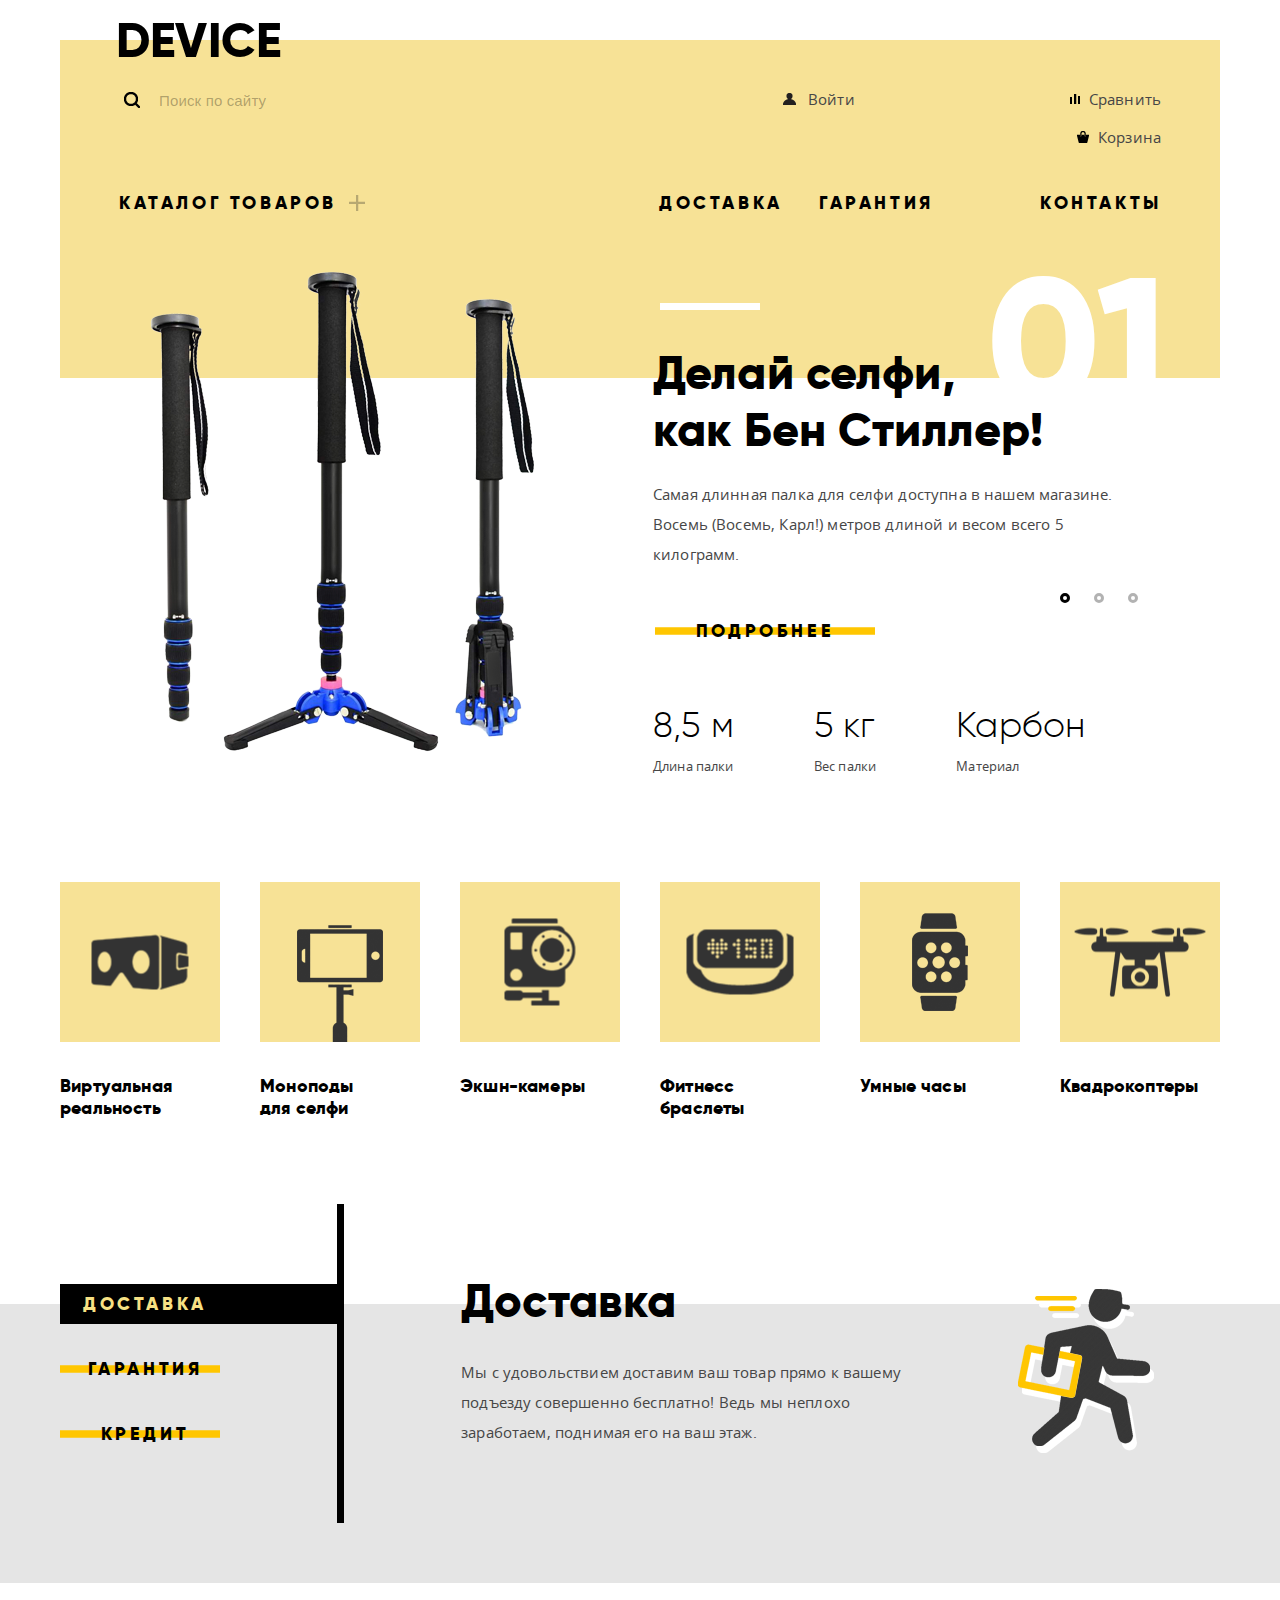
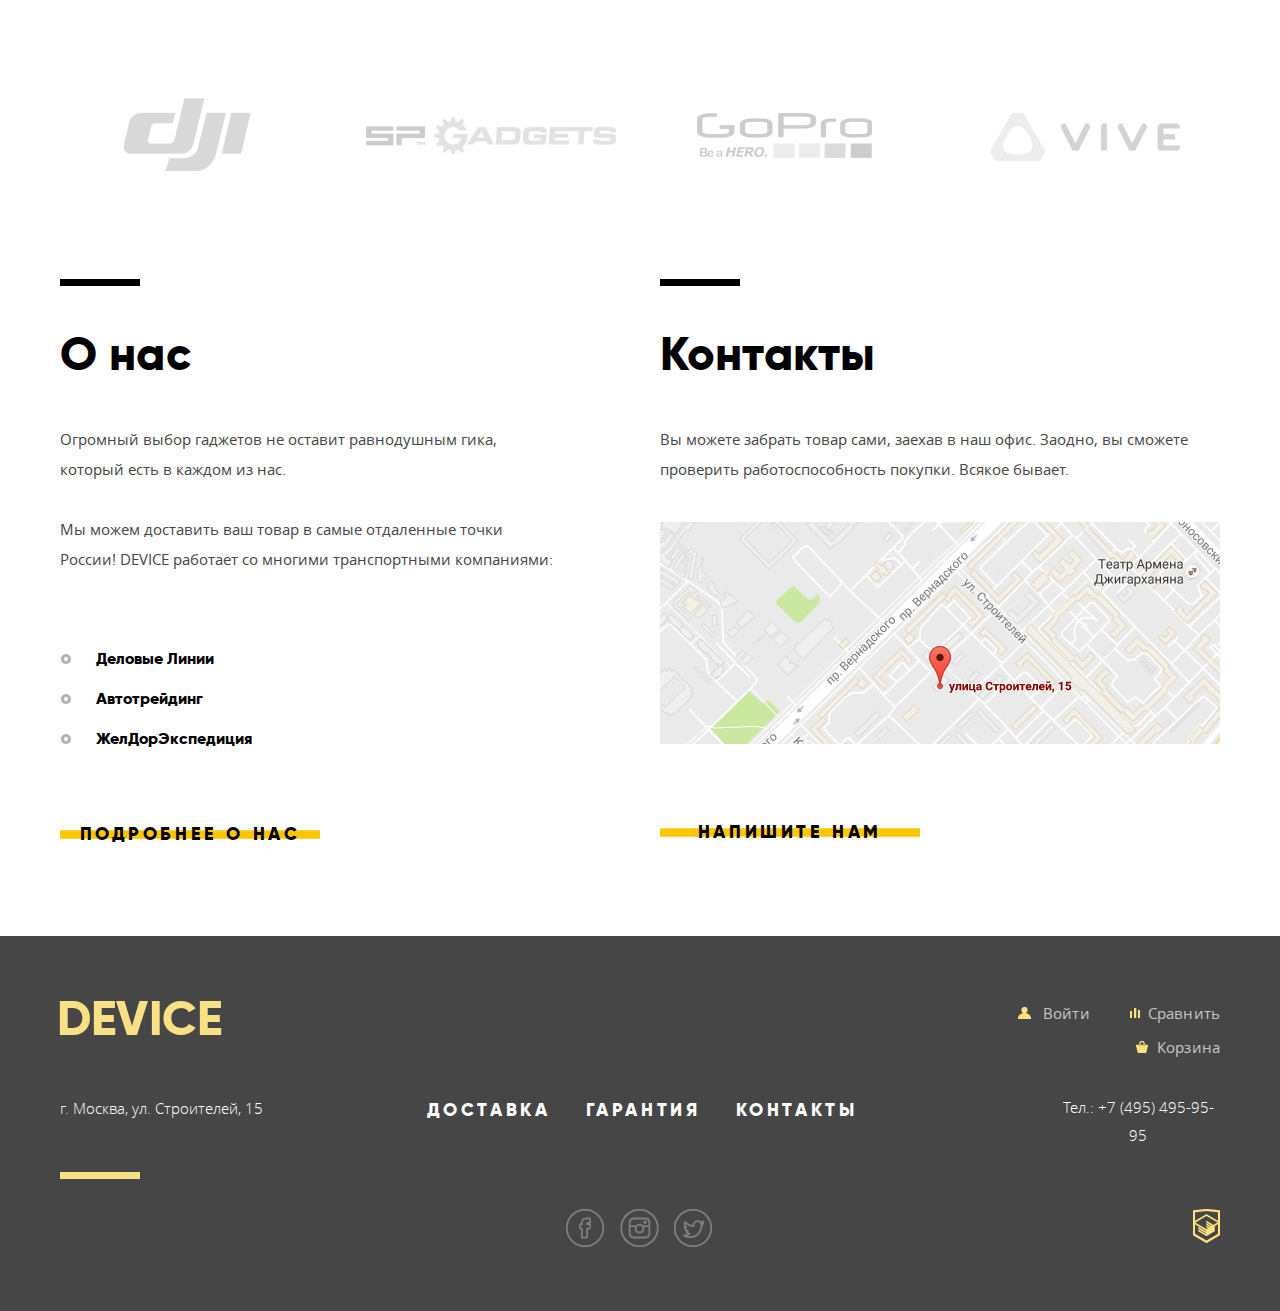
==== index.html @ f07f2989 "добавлен фокус email" ====
<!DOCTYPE html>
<html lang="ru">
  <head>
    <meta charset="utf-8">
    <title>HTML Academy: Девайс</title>
    <link href="css/normalize.css" rel="stylesheet">
    <link href="css/style.css" rel="stylesheet">
  </head>
  <body>
    <header class="main-header">
      <div class="container">
        <h1>
          <span class="visually-hidden">Девайс</span>
          <svg class="logo logo-header" xmlns="http://www.w3.org/2000/svg" width="164" height="38" viewBox="0 0 164 36">
            <text transform="translate(-2.32 34.511) scale(1.827 1.814)">DEVICE</text>
          </svg>
        </h1>
        <div class="header-user clearfix">
          <form class="site-search" action="#" method="get">
            <input name="search" type="text" placeholder="Поиск по сайту">
            <button type="submit">Найти</button>
          </form>
          <ul class="user-navigation">
            <li><a class="header-login" href="#login">Войти</a></li>
            <li><a class="header-compare" href="#">Сравнить</a></li>
            <li><a class="header-cart" href="#">Корзина</a></li>
          </ul>
        </div>
        <ul class="site-navigation clearfix">
          <li class="navigation-links link-catalog">
            <a>Каталог товаров</a>
            <div class="catalog-navigation">
              <ul class="list list-1">
                <li><a href="#"><span class="capitalize">Виртуальная</span> реальность</a></li>
                <li><a href="catalog.html"><span class="capitalize">Моноподы</span> для селфи</a></li>
                <li><a href="#"><span class="capitalize">Экшн</span>-камеры</a></li>
              </ul>
              <ul class="list list-2">
                <li><a href="#"><span class="capitalize">Фитнесс</span>-браслеты</a></li>
                <li><a href="#"><span class="capitalize">Умные</span> часы</a></li>
              </ul>
              <ul class="list list-3">
                <li><a href="#"><span class="capitalize">Квадрокоптеры</span></a></li>
              </ul>
            </div>
          </li>
          <li class="navigation-links link-delivery" ><a href="#">Доставка</a></li>
          <li class="navigation-links link-warranty"><a href="#">Гарантия</a></li>
          <li class="navigation-links link-contacts"><a href="#">Контакты</a></li>
        </ul>
      </div>
    </header>
    <main class="clearfix">
      <input type="radio" id="btn-delivery" name="services" checked>
      <input type="radio" id="btn-warranty" name="services">
      <input type="radio" id="btn-credit" name="services">
      <div class="container">
        <section class="item-slider">
          <input type="radio" id="btn-monopode" name="item" checked>
          <label for="btn-monopode">монопод</label>
          <input type="radio" id="btn-fittracker" name="item">
          <label for="btn-fittracker">браслет</label>
          <input type="radio" id="btn-quadrocopter" name="item">
          <label for="btn-quadrocopter">квадрокоптер</label>
          <article class="item-slide monopode clearfix" id="slide-monopod">
            <img src="img/monopode.png" width="384" height="486" alt="Монопод для селфи">
            <div class="item-slide-right">
              <div class="item-number">01</div>
              <h2>Делай селфи, как&nbsp;Бен Стиллер!</h2>
              <p class="description">Самая длинная палка для селфи доступна в нашем магазине. Восемь (Восемь, Карл!) метров длиной и весом всего 5 килограмм.</p>
              <a href="#" class="btn">Подробнее</a>
              <div class="monopode-characteristics characteristics">
                <div>
                  <b>8,5 м</b>
                  <p>Длина палки</p>
                </div>
                <div>
                  <b>5 кг</b>
                  <p>Вес палки</p>
                </div>
                <div>
                  <b>Карбон</b>
                  <p>Материал</p>
                </div>
              </div>
            </div>
          </article>
          <article class="item-slide fittracker clearfix" id="slide-fittracker">
            <img src="img/fittracker.png" width="345" height="485" alt="Фитнес-браслет">
            <div class="item-slide-right">
              <div class="item-number">02</div>
              <h2>Худеем правильно!</h2>
              <p class="description">Мотивирующие фитнесс-браслеты помогут найти в себе силы не пропускать занятия и соблюдать диету.</p>
              <a href="#" class="btn">Подробнее</a>
              <div class="fittracker-characteristics characteristics">
                <b>48 часов</b>
                <p>Без подзарядки</p>
              </div>
            </div>
          </article>
          <article class="item-slide quadrocopter clearfix" id="slide-quadrocopter">
            <img src="img/quadrocopter.png" width="526" height="334" alt="Квадрокоптер">
            <div class="item-slide-right">
              <div class="item-number">03</div>
              <h2>Порхает как бабочка, жалит как пчела!</h2>
              <p class="description">Этот обычный, на первый взгляд, квадрокоптер оснащен мощным лазером, замаскированным под стандартную камеру.</p>
              <a href="#" class="btn">Подробнее</a>
              <div class="quadrocopter-characteristics characteristics">
                <div>
                  <b>800 м</b>
                  <p>Дальность полета</p>
                </div>
                <div>
                  <b>50 м</b>
                  <p>Радиус поражения</p>
                </div>
              </div>
            </div>
          </article>
        </section>
        <ul class="item-navigation">
          <li class="items">
            <div class="item icon-vr"></div>
            <a href="#">Виртуальная реальность</a>
          </li>
          <li class="items">
            <div class="item icon-monopode"></div>
            <a href="catalog.html">Моноподы для селфи</a>
          </li>
          <li class="items">
            <div class="item icon-cam"></div>
            <a href="#">Экшн-камеры</a>
          </li>
          <li class="items">
            <div class="item icon-fittracker"></div>
            <a href="#">Фитнесс браслеты</a>
          </li>
          <li class="items">
            <div class="item icon-watch"></div>
            <a href="#">Умные часы</a>
          </li>
          <li class="items">
            <div class="item icon-quadrocopter"></div>
            <a href="#">Квадрокоптеры</a>
          </li>
        </ul>
      </div>
      <section class="services-slider">
        <div class="container">
          <div class="services-slider-controls">
            <label class="btn" id="label-delivery" for="btn-delivery">Доставка</label>
            <label class="btn" id="label-warranty" for="btn-warranty">Гарантия</label>
            <label class="btn" id="label-credit" for="btn-credit">Кредит</label>
          </div>
          <div class="services-slide delivery" id="slide-delivery">
            <h2>Доставка</h2>
            <p>Мы с удовольствием доставим ваш товар прямо к вашему подъезду совершенно бесплатно! Ведь мы неплохо заработаем, поднимая его на ваш этаж.</p>
          </div>
          <div class="services-slide warranty" id="slide-warranty">
            <h2>Гарантия</h2>
            <p>Если из-за возгорания купленного у нас товара у вас сгорит дом — не переживайте, мы выдадим вам новый. Товар,&nbsp;не&nbsp;дом, конечно же.</p>
          </div>
          <div class="services-slide credit" id="slide-credit">
            <h2>Кредит</h2>
            <p>Залезть в долговую яму стало проще! Кредитные консультанты подберут для вас наиболее выгодные условия кредита. Выгодные для нашего банка, разумеется.</p>
          </div>
        </div>
      </section>
      <div class="container">
        <section class="partners">
          <a class="partners-link partners-link-dji" href="#"></a>
          <a class="partners-link partners-link-spgadgets" href="#"></a>
          <a class="partners-link partners-link-gopro" href="#"></a>
          <a class="partners-link partners-link-vive" href="#"></a>
        </section>
        <section class="info about">
          <h2>О нас</h2>
          <p>Огромный выбор гаджетов не оставит равнодушным гика, который есть в каждом из нас.</p>
          <p>Мы можем доставить ваш товар в самые отдаленные точки России! DEVICE работает со многими транспортными компаниями:</p>
          <ul>
            <li>Деловые Линии</li>
            <li>Автотрейдинг</li>
            <li>ЖелДорЭкспедиция</li>
          </ul>
          <a class="btn" href="#">Подробнее о нас</a>
        </section>
        <section class="info contacts">
          <h2>Контакты</h2>
          <p>Вы можете забрать товар сами, заехав в наш офис. Заодно, вы сможете проверить работоспособность покупки. Всякое бывает.</p>
          <div class="map">
            <img src="img/map.jpg" width="560" height="222" alt="Карта" />
          </div>
          <div class="modal-content-map">
            <button class="modal-content-close map-close" type="button" title="Закрыть">Закрыть</button>
          </div>
          <a class="write-link btn" href="#write">Напишите нам</a>
        </section>
      </div>
    </main>
    <footer>
      <div class="container clearfix">
        <div class="footer-user clearfix">
          <h1>
            <span class="visually-hidden">Девайс</span>
            <svg class="logo logo-footer" xmlns="http://www.w3.org/2000/svg" width="164" height="38" viewBox="0 0 164 36">
              <text transform="translate(-2.32 34.511) scale(1.827 1.814)">DEVICE</text>
            </svg>
          </h1>
          <ul class="footer-user-navigation">
            <li><a class="footer-login" href="#login">Войти</a></li>
            <li><a class="footer-compare" href="#">Сравнить</a></li>
            <li><a class="footer-cart" href="#">Корзина</a></li>
          </ul>
        </div>
        <ul class="footer-site-navigation clearfix">
          <li class="address">г. Москва, ул. Строителей, 15</li>
          <li><a href="#">Доставка</a></li>
          <li><a href="#">Гарантия</a></li>
          <li><a href="#">Контакты</a></li>
          <li class="phone">Тел.: +7 (495) 495-95-95</li>
        </ul>
        <section class="footer-social">
          <a class="social-btn sprite-icon-fb" href="#">Фейсбук</a>
          <a class="social-btn sprite-icon-insta" href="#">Инстаграм</a>
          <a class="social-btn sprite-icon-tw" href="#">Твиттер</a>
        </section>
        <section class="footer-copyright">
          <a href="https://htmlacademy.ru">HTML Academy</a>
        </section>
      </div>
    </footer>
    <div class="modal-content">
      <button class="modal-content-close write-us-close" type="button" title="Закрыть">Закрыть</button>
      <form action="#" method="post">
        <div class="name-block">
          <label for="name-field">Ваше имя:</label>
          <input id="name-field" type="text" name="name" placeholder="Представьтесь, пожалуйста">
        </div>
        <div class="email-block">
          <label for="email-field">Ваш e-mail:</label>
          <input id="email-field" type="text" name="email" placeholder="Для отправки ответа">
        </div>
        <label for="letter-field">Текст письма:</label>
        <textarea id="letter-field" name="letter" rows="8" cols="80" placeholder="В свободной форме"></textarea>
        <button class="btn" type="submit">Отправить</button>
      </form>
    </div>
    <script>
// ПЕРЕМЕННЫЕ
      var WriteUsLink = document.querySelector(".write-link");
      var WriteUsPopup = document.querySelector(".modal-content");
      var WriteUsClose = document.querySelector(".write-us-close");
      var Name = WriteUsPopup.querySelector("[name=name]");
      var form = WriteUsPopup.querySelector("form");
      var Email = WriteUsPopup.querySelector("[name=email]");
      var Letter = WriteUsPopup.querySelector("[name=letter]");
      var storageName = localStorage.getItem("Name");
      var storageEmail = localStorage.getItem("Email");


        WriteUsLink.addEventListener("click", function(event) {
        event.preventDefault();
        WriteUsPopup.classList.add("modal-content-show");
        if (storageName) {
          Name.value = storageName;
          Email.focus();
        } else {
        Name.focus();
        }
        if (storageEmail) {
          Email.value = storageEmail;
          Letter.focus();
        } else {
        Email.focus();
        }
      });

// ПРОВЕРКА ЗАПОЛНЕНИЯ ПОЛЯ

        form.addEventListener("submit", function(event) {
          if (!Name.value || !Email.value || !Letter.value) {
          event.preventDefault();
          console.log("Нужно ввести данные!");
        } else {
          localStorage.setItem("Name", Name.value);
        }
          ;})



// ЗАКРЫТИЕ ФОРМЫ

        WriteUsClose.addEventListener("click", function(event) {
        event.preventDefault();
        WriteUsPopup.classList.remove("modal-content-show");
      });



// ОТКРЫТИЕ КАРТЫ

      var MapLink = document.querySelector(".map");
      var MapPopup = document.querySelector(".modal-content-map");
          MapLink .addEventListener("click", function(event) {
          event.preventDefault();
          MapPopup.classList.add("modal-content-show");
        });

// ЗАКРЫТИЕ КАРТЫ

      var MapClose = document.querySelector(".map-close");
          MapClose.addEventListener("click", function(event) {
          event.preventDefault();
          MapPopup.classList.remove("modal-content-show");

          });



    </script>
  </body>
</html>
---- css/style.css ----
@font-face {
    font-family: 'gilroy';
    src: url('../fonts/gilroyextrabold-webfont.eot');
    src: local('gilroy'), local('gilroyextrabold'),
          url('../fonts/gilroyextrabold-webfont.eot?#iefix') format('embedded-opentype'),
           url('../fonts/gilroyextrabold-webfont.woff2') format('woff2'),
           url('../fonts/gilroyextrabold-webfont.woff') format('woff'),
           url('../fonts/gilroyextrabold-webfont.ttf') format('truetype'),
           url('../fonts/gilroyextrabold-webfont.svg#gilroyextrabold') format('svg');
    font-weight: bold;
    font-style: normal;
}

@font-face {
    font-family: 'gilroy';
    src: url('../fonts/gilroylight-webfont.eot');
    src: local('gilroy'), local('gilroylight'),
          url('../fonts/gilroylight-webfont.eot?#iefix') format('embedded-opentype'),
           url('../fonts/gilroylight-webfont.woff2') format('woff2'),
           url('../fonts/gilroylight-webfont.woff') format('woff'),
           url('../fonts/gilroylight-webfont.ttf') format('truetype'),
           url('../fonts/gilroylight-webfont.svg#gilroylight') format('svg');
    font-weight: normal;
    font-style: normal;

}

@font-face {
    font-family: 'Open Sans';
    src: url('../fonts/opensans-light-webfont.eot');
    src: local('opensans'), local('opensans-light'),
          url('../fonts/opensans-light-webfont.eot?#iefix') format('embedded-opentype'),
           url('../fonts/opensans-light-webfont.woff2') format('woff2'),
           url('../fonts/opensans-light-webfont.woff') format('woff'),
           url('../fonts/opensans-light-webfont.ttf') format('truetype'),
           url('../fonts/opensans-light-webfont.svg#open_sanslight') format('svg');
    font-weight: 100;
    font-style: normal;
}

@font-face {
    font-family: 'Open Sans';
    src: url('../fonts/opensans-regular-webfont.eot');
    src: local('opensans'), local('opensans-light'),
          url('../fonts/opensans-regular-webfont.eot?#iefix') format('embedded-opentype'),
           url('../fonts/opensans-regular-webfont.woff2') format('woff2'),
           url('../fonts/opensans-regular-webfont.woff') format('woff'),
           url('../fonts/opensans-regular-webfont.ttf') format('truetype'),
           url('../fonts/opensans-regular-webfont.svg#open_sansregular') format('svg');
    font-weight: normal;
    font-style: normal;
}

html,
body {
  font-weight: normal;
  font-size: 14px;
  line-height: 28px;
  font-family: "Open Sans", "Arial", sans-serif;
  color: #464646;
  letter-spacing: 0.01em;
}

img {
  max-width: 100%;
  height: auto;
}

.container {
  width: 1160px;
  margin: 0 auto;
}

.clearfix::after {
  content: "";

  display: table;
  clear: both;
}

.capitalize {
  font-size: 15px;
  line-height: 36px;
  text-transform: capitalize;
  letter-spacing: 0.01em;
}

.btn {
  font-weight: bold;
  font-size: 18px;
  line-height: 21.6px;
  font-family: "Gilroy", "Arial", sans-serif;
  text-align: center;
  color: #000000;
  text-transform: uppercase;
  letter-spacing: 0.2em;

  background: url("../img/btn-background.png") no-repeat center;
  background-size: auto 8px;
}

.btn:hover {
  background-color: #f0c52e;
  background-image: none;
}

.btn:active {
  color: rgba(0, 0, 0, 0.3);
}

/*HEADER*/

.main-header .container {
  position: relative;

  box-sizing: border-box;
  margin-top: 40px;
  margin-bottom: 10px;
  padding: 41px 59px 160px;

  background-color: #f7e296;
}

.inner > .container {
  margin-bottom: 33px;
  padding-bottom: 47px;
}

.main-header h1 {
  position: absolute;
  top: -38px;
  left: 51px;
}

.visually-hidden {
  display: inline-block;

  text-indent: -9999px;
}

.logo {
  font-weight: bold;
  font-size: 26.459px;
  font-family: "Gilroy", "Arial", sans-serif;
}

.logo-header {
  fill: #000000;
}

a .logo-header:hover {
  fill: #464646;
}

a .logo-header:active {
  fill: #666666;
}

.header-user {
  margin-bottom: 32px;
}

.site-search {
  float: left;
  margin-left: 5px;
}

input[name="search"] {
  height: 36px;
  padding-left: 35px;

  font-size: 15px;
  color: #000000;
  letter-spacing: 0.01em;

  background: url("../img/search.png") no-repeat left;
  background-color: transparent;
  border: none;
}

input[name="search"]:-moz-placeholder {
  color: rgba(0, 0, 0, 0.3);
}

input[name="search"]::-webkit-input-placeholder {
  color: rgba(0, 0, 0, 0.3);
}

input[name="search"]:-ms-input-placeholder {
  color: rgba(0, 0, 0, 0.3);
}

input[name="search"]:hover :-moz-placeholder {
  color: rgba(0, 0, 0, 0.6);
}

input[name="search"]:hover::-webkit-input-placeholder {
  color: rgba(0, 0, 0, 0.6);
}

input[name="search"]:hover:-ms-input-placeholder {
  color: rgba(0, 0, 0, 0.6);
}

input[name="search"]:focus {
  outline: none;
}

.site-search button {
  position: relative;

  display: none;
  width: 85px;
  height: 49px;
  margin-left: 110px;

  font-size: 15px;
  line-height: 36px;
  letter-spacing: 0.01em;

  background-color: transparent;
  border: 2px solid #000000;
  border-bottom: transparent;
}

input[name="search"] + button::after {
  content: "";
  position: absolute;
  right: 0;
  bottom: 0;

  display: none;
  width: 404px;
  height: 2px;

  background-color: #000000;
}

input[name="search"]:focus + button,
input[name="search"]:focus + button::after {
  display: inline-block;
}

input[name="search"] + button:hover {
  color: #ffffff;

  background-color: #000000;
  border: none;
}

input[name="search"] + button:active {
  display: inline-block;

  color: rgba(255, 255, 255, 0.3);

  background-color: #000000;
  border: none;
  outline: none;
}

.user-navigation {
  float: right;
  width: 501px;
  margin: 0;
  padding: 0;

  list-style: none;
  font-size: 0;
  text-align: right;
}

.inner-page .user-navigation {
  width: 510px;
}

.user-navigation li {
  display: inline-block;
  margin-top: 4px;

  vertical-align: top;
}

.user-navigation a {
  position: relative;

  font-size: 15px;
}

.user-navigation a::before {
  content: "";
  position: absolute;
  top: 50%;
  left: 0;

  background-image: url("../img/sprite.png");
  transform: translateY(-50%);
}

.user-navigation a:hover {
  opacity: 0.6;
}

.user-navigation a:active {
  opacity: 0.3;
}

.header-login {
  margin-right: 215px;
  padding-left: 25px;
}

.profile-link {
  padding-left: 25px;
}

.user-navigation button {
  vertical-align: text-top;
}

.header-login::before,
.profile-link::before {
  width: 13px;
  height: 12px;

  background-position: -509px -104px;
}

.header-compare {
  padding-left: 19px;
}

.header-compare::before {
  width: 10px;
  height: 10px;

  background-position: -479px -104px;
}

.header-cart {
  margin-left: 40px;
  padding-left: 21px;
}

.header-cart::before {
  width: 12px;
  height: 12px;

  background-position: -447px -104px;
}

.site-navigation {
  margin: 0;
  padding: 0;

  list-style: none;
}

.navigation-links > a {
  font-weight: bold;
  font-size: 18px;
  font-family: "Gilroy", "Arial", sans-serif;
  color: #000000;
  text-transform: uppercase;
  letter-spacing: 0.2em;
  white-space: nowrap;
}

.site-navigation a:hover {
  opacity: 0.6;
}

.site-navigation a:active {
  opacity: 0.3;
}

.link-catalog {
  position: relative;
  z-index: 3;

  float: left;
  margin-right: 294px;

  text-align: left;
}

.link-catalog > a {
  position: relative;

  padding-right: 28px;
}

.link-catalog > a::after {
  content: "";
  position: absolute;
  top: 50%;
  right: 0;

  width: 16px;
  height: 16px;

  background: url("../img/sprite.png") no-repeat -570px -104px;
  transform: translateY(-50%);
}

.link-delivery {
  float: left;
  width: 125px;
  margin-right: 35px;
}

.link-warranty {
  float: left;
  width: 115px;
}

.link-contacts {
  float: right;
  width: 123px;
  margin-right: -2px;
}

.catalog-navigation {
  position: absolute;
  top: 22px;
  left: -59px;
  z-index: 3;

  display: none;
  box-sizing: border-box;
  width: 1160px;
  padding-top: 25px;
  padding-bottom: 28px;
  padding-left: 60px;

  font-size: 0;
  text-align: left;

  background-color: #f7e296;
}

.catalog-navigation ul {
  display: inline-block;
  margin: 0;
  padding: 0;

  list-style: none;
  vertical-align: top;
}

.list-1 {
  width: 240px;
}

.list-2 {
  width: 200px;
}

.list li {
  padding: 0;
}

.catalog-navigation a {
  font-weight: normal;
  font-size: 15px;
  line-height: 36px;
  text-align: left;
  text-transform: lowercase;
  letter-spacing: 0.01em;
}

.link-catalog:hover .catalog-navigation,
.catalog-navigation:hover {
  display: block;
}

.profile-link + button {
  margin-right: 58px;
  margin-left: 12px;

  font-size: 15px;
  line-height: 15px;
  vertical-align: baseline;
  color: rgba(0, 0, 0, 0.3);

  background-color: transparent;
  border: none;
  cursor: pointer;
}

/*ITEM-SLIDER*/

main input[name="services"] {
  display: none;
}

.item-slider {
  position: relative;

  margin-top: -162px;
}

.item-slider::before {
  content: "";
  position: absolute;
  top: 77px;
  left: 600px;

  width: 100px;
  height: 7px;

  background-color: #ffffff;
}

input[name="item"] {
  display: none;
}

.item-slide {
  display: none;
}

#btn-monopode:checked ~ #slide-monopod,
#btn-fittracker:checked ~ #slide-fittracker,
#btn-quadrocopter:checked ~ #slide-quadrocopter {
  display: block;
}

.item-slide-right {
  float: right;
  width: 519px;
  margin-right: 48px;
}

.item-slider img {
  float: left;
}

h2 {
  font-weight: bold;
  font-size: 47px;
  line-height: 56.4px;
  font-family: "Gilroy", "Arial", sans-serif;
  color: #000000;
}

.item-slide h2 {
  margin-top: -87px;
  margin-bottom: 20px;
}

.item-number {
  font-weight: bold;
  font-size: 179.2px;
  line-height: 179.2px;
  font-family: "Gilroy", "Arial", sans-serif;
  color: #ffffff;
}

.description {
  width: 500px;
  margin: 0;
  margin-bottom: 42px;

  font-size: 15px;
  line-height: 30px;
  font-family: "Open Sans";
  color: #464646;
  letter-spacing: 0.01em;
}

.item-slider a {
  display: block;
  width: 220px;
  margin-bottom: 53px;
  margin-left: 2px;

  line-height: 40px;
}

input[name="item"] + label {
  position: relative;
  top: 365px;
  left: 1000px;

  display: inline-block;
  box-sizing: border-box;
  width: 10px;
  height: 10px;
  margin-right: 20px;

  font-size: 0;

  border: 3px solid #000000;
  border-radius: 50%;
}

input[name="item"]:not(:checked) + label:hover {
  border-color: rgba(0, 0, 0, 0.4);
}

input[name="item"]:not(:checked) + label {
  border-color: rgba(0, 0, 0, 0.3);
}

.characteristics {
  font-size: 0;
}

.characteristics div {
  display: inline-block;
  margin-right: 80px;

  vertical-align: top;
  text-align: left;
}

.characteristics b {
  display: inline-block;
  padding-bottom: 9px;

  font-weight: lighter;
  font-size: 36px;
  line-height: 43.2px;
  font-family: "Gilroy", "Arial", sans-serif;
  color: #000000;
}

.characteristics p {
  margin: 0;

  font-size: 13px;
  line-height: 20px;
  font-family: "Open Sans", "Arial", sans-serif;
  color: #464646;
}

.monopode {
  padding-bottom: 106px;
}

.monopode img {
  margin-top: 14px;
  margin-left: 90px;
}

.monopode .item-number {
  padding-left: 334px;
}

.monopode h2 {
  width: 398px;
}

.fittracker {
  margin-bottom: 96px;
  margin-right: -4px;
}

.fittracker img {
  margin-top: 24px;
  margin-left: 115px;
}

.fittracker h2 {
  width: 300px;
}

.fittracker .item-number {
  padding-left: 310px;
}

.fittracker .description {
  width: 465px;
}

.quadrocopter {
  margin-bottom: 114px;
  margin-right: -5px;
}

.quadrocopter img {
  margin-top: 78px;
  margin-left: 30px;
}

.quadrocopter .item-slide-right {
  margin-right: 50px;
}

.quadrocopter h2 {
  width: 510px;
}

.quadrocopter .description {
  width: 475px;
}

.quadrocopter-characteristics div {
  margin-right: 43px;
}

.quadrocopter .item-number {
  width: 515px;

  text-align: right;
}

/*ITEM-NAVIGATION*/

.item-navigation {
  margin: 0;
  margin-bottom: 185px;
  padding: 0;

  list-style: none;
  font-size: 0;
  letter-spacing: 0;
}

.item-navigation li {
  display: inline-block;
  margin-right: 40px;

  vertical-align: top;
}

.item-navigation li:nth-child(6n) {
  margin-right: 0;
}

.item {
  position: relative;

  display: inline-block;
  width: 160px;
  height: 160px;
  margin-bottom: 34px;

  vertical-align: top;

  background-color: #f7e296;
}

.item-navigation a {
  display: block;
  width: 160px;

  font-weight: bold;
  font-size: 18px;
  line-height: 21.6px;
  font-family: "Gilroy", "Arial", sans-serif;
  text-align: left;
  color: #000000;
  letter-spacing: 0.01em;
}

.item::before {
  content: "";
  position: absolute;
  top: 50%;
  left: 50%;

  background: #f7e296 url("../img/sprite.png") no-repeat;
  transform: translateX(-50%) translateY(-50%);
}

.icon-vr::before {
  width: 97px;
  height: 55px;

  background-position: -442px -428px;
}

.icon-monopode::before {
  top: 100%;

  width: 86px;
  height: 117px;

  background-position: -443px -256px;
  transform: translateX(-50%) translateY(-100%);
}

.icon-monopode + a {
  width: 100px;
}

.icon-cam::before {
  width: 71px;
  height: 87px;

  background-position: -10px -10px;
}

.icon-fittracker::before {
  width: 107px;
  height: 65px;

  background-position: -440px -10px;
}

.icon-watch::before {
  width: 56px;
  height: 98px;

  background-position: -559px -428px;
}

.icon-quadrocopter::before {
  width: 132px;
  height: 69px;

  background-position: -10px -393px;
}

.items:hover .item,
.items:hover .item::before {
  background-color: #f0c52e;
}

.items:active {
  opacity: 0.3;
}

/*SERVICES-SLIDER*/

.services-slider {
  margin-bottom: 103px;

  font-size: 0;

  background-color: #e5e5e5;
}

#btn-delivery:checked ~ .services-slider #slide-delivery,
#btn-warranty:checked ~ .services-slider #slide-warranty,
#btn-credit:checked ~ .services-slider #slide-credit {
  display: inline-block;
}

.services-slide {
  display: none;
  box-sizing: border-box;
  margin-top: -100px;
  margin-bottom: 60px;
  padding-top: 70px;
  padding-bottom: 76px;
  padding-left: 117px;

  background-repeat: no-repeat;
  border-left: 7px solid #000000;
}

.services-slide h2 {
  margin: 0;
  margin-bottom: 27px;

  font-size: 47px;
  line-height: 56px;
  letter-spacing: 0.01em;
}

.services-slide p {
  width: 450px;
  margin: 0;

  font-size: 15px;
  line-height: 30px;
  text-align: left;
  letter-spacing: 0.01em;
}

.delivery {
  width: 817px;

  background-image: url("../img/delivery.png");
  background-position: right 85px;
}

.warranty {
  width: 836px;

  background-image: url("../img/warranty.png");
  background-position: right 60px;
}

.credit {
  width: 812px;

  background-image: url("../img/credit.png");
  background-position: right 60px;
}

.services-slider-controls {
  display: inline-block;
  margin-top: -100px;
  padding-top: 80px;
  padding-bottom: 82px;

  vertical-align: top;
}

.services-slider-controls label {
  display: block;
  box-sizing: border-box;
  width: 277px;
  margin-bottom: 25px;
  padding-right: 107px;

  line-height: 40px;
  letter-spacing: 0.2em;

  background-position: left;
  background-size: 160px 8px;
}

.services-slider-controls label:last-of-type {
  margin-bottom: 0;
}

.services-slider-controls label:hover {
  background: url("../img/services-controls-hover.png") no-repeat left;
}
.services-slider-controls label:active {
  color: rgba(0, 0, 0, 1);
}

#btn-delivery:checked ~ .services-slider #label-delivery,
#btn-warranty:checked ~ .services-slider #label-warranty,
#btn-credit:checked ~ .services-slider #label-credit {
  color: #f7e184;

  background: #000000 none;
}

/*PARTNERS*/

.partners {
  margin-bottom: 93px;

  font-size: 0;
  letter-spacing: 0;
}

.partners-link {
  display: inline-block;
  width: 260px;
  height: 100px;
  margin-right: 40px;

  vertical-align: top;

  background: url("../img/sprite.png") no-repeat;
}

.partners a:nth-child(4n) {
  margin-right: 0;
}

.partners-link-dji {
  background-position: -101px -10px;
}

.partners-link-dji:hover {
  background-position: -10px -130px;
}

.partners-link-spgadgets {
  background-position: -162px -393px;
}

.partners-link-spgadgets:hover {
  background-position: -606px -10px;
}
.partners-link-gopro {
  background-position: -290px -136px;
}

.partners-link-gopro:hover {
  background-position: -10px -256px;
}

.partners-link-vive {
  background-position: -570px -188px;
}

.partners-link-vive:hover {
  background-position: -549px -308px;
}

/*INFO*/

.info {
  width: 50%;
}

.info h2 {
  position: relative;

  margin: 0;
  margin-bottom: 40px;
  padding-top: 48px;
}

.info h2::before {
  content: "";
  position: absolute;
  top: 0;

  width: 80px;
  height: 7px;

  background-color: #000000;
}

.info p {
  margin: 0;
  margin-bottom: 30px;

  font-size: 15px;
  line-height: 30px;
  letter-spacing: 0;
}

.info a {
  display: inline-block;
  width: 260px;

  background-size: 260px;
}

/*ABOUT*/

.about {
  float: left;
  width: 580px;
}

.about p {
  width: 495px;
}

.about ul {
  margin: 0;
  margin-bottom: 62px;
  margin-left: 18px;
  padding: 0;
  padding-top: 35px;

  list-style-type: none;
  list-style-image: url("../img/list-marker.png");
  letter-spacing: 0;
}

.about li {
  padding-left: 18px;

  font-weight: bold;
  font-size: 16px;
  line-height: 40px;
  font-family: "Gilroy", "Arial", sans-serif;
  color: #000000;
}

/*CONTACTS*/

.contacts {
  float: right;
  box-sizing: border-box;
  width: 580px;
  padding-left: 20px;
}

.contacts p {
  width: 540px;
  margin-bottom: 38px;

  font-size: 15px;
  line-height: 30px;
  letter-spacing: 0;
}


.contacts .map {
  padding-bottom: 66px;
}

.modal-content-map {
  position: fixed;
  top: 50%;
  top: 0;
  left: 50%;
  left: 50%;
  z-index: 4;

  display: none;
  width: 960px;
  height: 559px;

  background: #ffffff url("../img/map-popup.jpg");
  box-shadow: 0 4px 50px -5px rgba(4, 6, 6, 0.75);
  transform: translateX(-50%);
}

/*MODAL-CONTENT*/

.modal-content {
  position: fixed;
  top: 0;
  left: 50%;
  z-index: 4;

  display: none;
  width: 960px;
  padding-left: 100px;

  font-size: 0;

  background-color: #ffffff;
  box-shadow: 0 4px 50px -5px rgba(4, 6, 6, 0.75);
  transform: translateX(-50%);
}

.modal-content-close {
  position: relative;

  width: 55px;
  height: 55px;
  margin-top: 22px;
  margin-bottom: 22px;
  margin-left: 870px;

  font-size: 0;

  background-color: #f7e296;
  border: none;
  border-radius: 50%;
  outline: none;
  cursor: pointer;
  opacity: 0.5;
}

.modal-content-close:hover {
  opacity: 1;
}

.modal-content-close:active::before,
.modal-content-close:active::after {
  opacity: 0.3;
}

.modal-content-close::before,
.modal-content-close::after {
  content: "";
  position: absolute;
  top: 50%;
  left: 50%;

  width: 32px;
  height: 2px;

  background-color: #ffffff;
}

.modal-content-close::before {
  transform: translateX(-50%) rotate(45deg);
}

.modal-content-close::after {
  top: 49%;

  transform: translateX(-50%) rotate(-45deg);
}

.name-block,
.email-block {
  display: inline-block;
  margin-bottom: 37px;

  vertical-align: top;
}

.email-block {
  margin-left: 40px;
}

.modal-content label {
  display: block;
  margin-bottom: 13px;

  font-weight: bold;
  font-size: 18px;
  line-height: 18px;
  font-family: "Gilroy", "Arial", sans-serif;
  color: #000000;
}

.modal-content input {
  display: inline-block;
  box-sizing: border-box;
  width: 360px;
  height: 50px;
  padding-left: 20px;

  font-size: 14px;
  color: rgba(70, 70, 70, 1);

  background-color: rgba(242, 242, 242, 0.5);
  border: none;
}

.modal-content input:hover {
  background-color: rgba(234, 234, 234, 0.8);
}

.modal-content input:focus {
  box-sizing: border-box;

  background-color: #ffffff;
  border: 3px solid rgba(203, 203, 203, 0.5);
  outline: none;
}

input[name="name"]:-moz-placeholder {
  font-size: 14px;
  line-height: 18px;
  font-family: "Open Sans", "Arial", sans-serif;
  color: rgba(70, 70, 70, 0.4);
}

input[name="name"]::-webkit-input-placeholder {
  font-size: 14px;
  line-height: 18px;
  font-family: "Open Sans", "Arial", sans-serif;
  color: rgba(70, 70, 70, 0.4);
}

input[name="name"]:-ms-input-placeholder {
  font-size: 14px;
  line-height: 18px;
  font-family: "Open Sans", "Arial", sans-serif;
  color: rgba(70, 70, 70, 0.4);
}

input[name="email"]:-moz-placeholder {
  font-size: 14px;
  line-height: 18px;
  font-family: "Open Sans", "Arial", sans-serif;
  color: rgba(70, 70, 70, 0.4);
}

input[name="email"]::-webkit-input-placeholder {
  font-size: 14px;
  line-height: 18px;
  font-family: "Open Sans", "Arial", sans-serif;
  color: rgba(70, 70, 70, 0.4);
}

input[name="email"]:-ms-input-placeholder {
  font-size: 14px;
  line-height: 18px;
  font-family: "Open Sans", "Arial", sans-serif;
  color: rgba(70, 70, 70, 0.4);
}

.modal-content textarea {
  width: 760px;
  height: 156px;
  margin-bottom: 53px;
  padding-left: 20px;

  font-size: 14px;
  color: rgba(70, 70, 70, 1);

  background-color: rgba(242, 242, 242, 0.5);
  border: none;
}

textarea:-moz-placeholder {
  font-size: 14px;
  line-height: 18px;
  font-family: "Open Sans", "Arial", sans-serif;
  color: rgba(70, 70, 70, 0.4);
}

textarea::-webkit-input-placeholder {
  font-size: 14px;
  line-height: 18px;
  font-family: "Open Sans", "Arial", sans-serif;
  color: rgba(70, 70, 70, 0.4);
}

textarea:-ms-input-placeholder {
  font-size: 14px;
  line-height: 18px;
  font-family: "Open Sans", "Arial", sans-serif;
  color: rgba(70, 70, 70, 0.4);
}

textarea:focus {
  box-sizing: border-box;

  background-color: #ffffff;
  border: 3px solid rgba(203, 203, 203, 0.5);
  outline: none;
}

textarea + button {
  display: block;
  width: 200px;
  margin-bottom: 92px;

  border: none;
}

.modal-content-show {
  display: block;
}
/*INNER-HEADER*/

.inner-page main {
  overflow: hidden;
}

.inner-header .container {
  box-sizing: border-box;
  padding-left: 60px;
}

.inner-header h2 {
  margin: 0;
  margin-bottom: 15px;

  letter-spacing: 0.01em;
}

.breadcrumbs {
  margin: 0;
  margin-bottom: 37px;
  padding: 0;

  list-style: none;
  font-size: 0;
}

.breadcrumbs li {
  display: inline-block;

  vertical-align: top;
}

.breadcrumbs li::after {
  content: "";

  display: inline-block;
  width: 3.5px;
  height: 3.5px;
  margin-right: 17px;
  margin-bottom: 3px;
  margin-left: 10px;

  border: 2px solid black;
  border-bottom: transparent;
  border-left: transparent;
  transform: rotate(45deg);
}

.breadcrumbs li:last-child::after {
  display: none;
}

.breadcrumbs a {
  font-size: 14px;
  line-height: 36px;
  color: rgba(0, 0, 0, 0.3);
  letter-spacing: 0.01em;
}

.breadcrumbs a:hover {
  color: rgba(0, 0, 0, 0.6);
}

.breadcrumbs a:active {
  color: rgba(0, 0, 0, 0.1);
}

.breadcrumbs a.active {
  color: rgba(0, 0, 0, 0.1);
}

/*ASIDE*/

aside {
  float: left;
  width: calc(50% - 252px);
  margin-bottom: -32767px;
  padding-bottom: 32767px;

  background-color: #eeeeee;
}

.search-title {
  margin-bottom: 68px;
  padding-top: 26px;
  padding-bottom: 28px;
  padding-left: calc(100% - 268px);

  font-weight: bold;
  font-size: 16px;
  line-height: 19.2px;
  font-family: "Gilroy", "Arial", sans-serif;
  color: #000000;
  text-transform: uppercase;
  letter-spacing: 0.2em;

  background-color: #dcdcdc;
}

.aside-container {
  margin-left: calc(100% - 268px);
  padding-right: 68px;
}

form .title {
  margin: 0;
  margin-bottom: 30px;

  font-weight: bold;
  font-size: 18px;
  line-height: 21.6px;
  font-family: "Gilroy", "Arial", sans-serif;
  color: #000000;
}

.aside-container input {
  display: none;
}

.range-filter {
  min-height: 88px;
  padding-top: 12px;

  border-top: 2px solid #000000;
}

.range-filter .title {
  margin-bottom: 36px;
}

.range-controls {
  position: relative;
}

.range-controls .scale {
  height: 2px;

  background: #dbdbdb;
}

.range-controls .bar {
  width: 110px;
  height: 2px;

  background: #91c92f;
}

.range-controls .toggle {
  position: absolute;
  top: -6px;

  box-sizing: border-box;
  width: 14px;
  height: 14px;

  background-color: #eeeeee;
  border-width: 2px;
  border-style: solid;
  border-color: #000000;
  border-radius: 50%;
  cursor: pointer;
}

.toggle-min {
  left: 0;
}

.toggle-max {
  left: 110px;
}

.price-control label {
  display: inline-block;
  margin-top: 9px;
  margin-bottom: 33px;
  margin-left: 89px;

  font-weight: lighter;
  font-size: 14px;
  line-height: 23px;
  font-family: "Gilroy", "Arial", sans-serif;
  color: rgba(0, 0, 0, 0.2);
}

.price-control input {
  display: inline;
  width: 80px;

  font-weight: lighter;
  font-size: 14px;
  line-height: 23px;
  font-family: "Gilroy", "Arial", sans-serif;
  color: rgba(0, 0, 0, 0.2);

  background-color: transparent;
  border: none;
}

p.title {
  margin: 0;
  margin-bottom: 18px;
}

.color-search {
  padding-top: 12px;
  padding-bottom: 33px;

  border-top: 2px solid #000000;
}

input[name="color"] + label,
input[name="bluetooth"] + label {
  position: relative;

  display: block;
  margin: 0 0;
  padding-left: 40px;

  line-height: 40px;
  color: #000000;

  cursor: pointer;
}

input[name="color"] + label::before {
  content: "";
  position: absolute;
  top: 50%;
  left: 0;

  width: 23px;
  height: 23px;

  background-color: #dbdbdb;
  transform: translateY(-50%);
}

input[name="color"] + label:hover::before {
  background-color: #cecece;
}

input[name="color"]:active + label::before {
  background: #c4c4c4 url("../img/icon-tick.png") no-repeat 50% 50%;
}

input[name="color"]:checked + label::after {
  content: "";
  position: absolute;
  top: 50%;
  left: 0;

  width: 23px;
  height: 23px;

  background: #dbdbdb url("../img/icon-tick.png") no-repeat 50% 50%;
  transform: translateY(-50%);
}

input[name="color"] + label:hover::after {
  background-color: #cecece;
}

input[name="color"] + label:active::after {
  background-color: #c4c4c4;
  background-image: none;
}

.bluetooth-search {
  margin-bottom: 38px;
  padding-top: 12px;

  border-top: 2px solid #000000;
}

.aside-container a {
  padding: 0 40px;
}

.aside-container a:hover {
  background: url("../img/btn-background.png") no-repeat center;
  background-color: transparent;
}

.aside-container a:active {
  color: rgba(0, 0, 0, 1);
}

input[name="bluetooth"] + label::before {
  content: "";
  position: absolute;
  top: 50%;
  left: 0;

  box-sizing: border-box;
  width: 23px;
  height: 23px;

  border: 2px solid #c6c6c6;
  border-radius: 50%;
  transform: translateY(-50%);
}

input[name="bluetooth"] + label:hover::before {
  border-color: #bcbcbc;
}

input[name="bluetooth"]:active + label::before {
  background: url("../img/icon-radio.png") no-repeat 50% 50%;
  border: 2px solid #acacac;
}

input[name="bluetooth"]:checked + label::after {
  content: "";
  position: absolute;
  top: 50%;
  left: 0;

  box-sizing: border-box;
  width: 23px;
  height: 23px;

  background: url("../img/icon-radio.png") no-repeat 50% 50%;
  border: 2px solid #c6c6c6;
  border-radius: 50%;
  transform: translateY(-50%);
}

input[name="bluetooth"]:checked + label:hover::after {
  border: 2px solid #bcbcbc;
}

/*RESULT*/

.result {
  float: left;
  width: calc(252px + 50%);
  margin-bottom: 74px;
}

.sorting {
  margin-bottom: 17px;
  padding-top: 21px;
  padding-bottom: 19px;
  padding-left: 72px;

  background-color: #ebebeb;
}

.sorting span {
  font-weight: bold;
  font-size: 16px;
  line-height: 19.2px;
  font-family: "Gilroy", "Arial", sans-serif;
  color: #000000;
  text-transform: uppercase;
  letter-spacing: 0.2em;
}

.sorting-category {
  display: inline-block;
  margin: 0;
  margin-left: 52px;
  padding: 0;

  list-style: none;
  font-size: 0;
  vertical-align: middle;
}

.sorting-category li {
  display: inline-block;
  margin-right: 28px;

  vertical-align: top;
}

.sorting-category a {
  font-size: 14px;
  color: rgba(0, 0, 0, 0.3);
}

.sorting-category a:hover {
  color: rgba(0, 0, 0, 0.6);
}

.sorting-category a:active {
  color: #000000;
}

.sorting-category a.active {
  color: #000000;
}

.sorting-arrows {
  display: inline-block;
  margin-top: 5px;
  margin-left: 152px;

  font-size: 0;
  vertical-align: top;
}

.sorting-arrow {
  margin-left: 25px;

  font-size: 0;
}

.sorting-arrow::before {
  content: "";

  display: inline-block;

  border: 9px solid rgba(0, 0, 0, 0.2);
  border-right-color: transparent;
  border-left-color: transparent;
}

.sorting-arrow.top::before {
  border-top-width: 0;
}

.sorting-arrow.down::before {
  border-bottom-width: 0;
}

.sorting-arrow.top:hover::before {
  border-bottom-color: rgba(0, 0, 0, 0.4);
}

.sorting-arrow.down:hover::before {
  border-top-color: rgba(0, 0, 0, 0.4);
}

.sorting-arrow.top:active::before {
  border-bottom-color: #000000;
}

.sorting-arrow.down:active::before {
  border-top-color: #000000;
}

.sorting-arrow.top.active::before {
  border-bottom-color: #000000;
}

.sorting-arrow.down.active::before {
  border-top-color: #000000;
}

.result-container {
  width: 765px;
  padding-left: 72px;
}

.item-card {
  position: relative;

  float: left;
  width: 360px;
  margin-top: 50px;
}

.item-card:nth-of-type(2n) {
  margin-left: 40px;
}

.item-card h3 {
  float: left;
  width: 255px;
  margin: 0;
  margin-top: 24px;

  font-weight: bold;
  font-size: 18px;
  line-height: 21.6px;
  font-family: "Gilroy", "Arial", sans-serif;
  color: #000000;
  letter-spacing: 0.01em;
}

.monopode-pro h3 {
  width: 190px;
}

.monopode-unsink h3 {
  width: 260px;
}

.price {
  float: right;
  margin-top: 24px;

  font-size: 16px;
  line-height: 19px;
  font-family: "Gilroy", "Arial", sans-serif;
  letter-spacing: 0.01em;
}

.item-card:hover img {
  opacity: 0.7;
}

.action {
  position: absolute;
  top: 0;
  left: 0;

  display: none;
  width: 360px;
  height: 379px;
}

.item-card:hover .action {
  display: block;
}

.action button {
  display: block;
  margin-right: auto;
  margin-left: auto;
}

.action-cart {
  height: 40px;
  margin-top: 170px;
  margin-bottom: 7px;
  padding: 0 38px;

  letter-spacing: 0.2em;

  border: none;
}

.action-compare {
  font-size: 13px;
  line-height: 36px;
  font-family: "Open Sans", "Arial", sans-serif;
  color: rgba(0, 0, 0, 0.5);
  letter-spacing: 0.01em;

  background-color: transparent;
  border: none;
}

.action-compare:hover {
  color: rgba(0, 0, 0, 1);
}

.action-compare:active {
  color: rgba(0, 0, 0, 0.2);
}

.paginator {
  width: 760px;
  margin-top: 40px;
  padding: 0;

  list-style: none;
  font-size: 0;
  text-align: center;

  background-color: #ebebeb;
}

.paginator-number {
  display: inline-block;
  margin-left: 25px;
}

.paginator li:nth-child(2) {
  margin-left: 0;
}

.paginator a {
  font-weight: bold;
  font-size: 16px;
  font-family: "Gilroy", "Arial", sans-serif;
  color: #000000;
  text-transform: uppercase;
  letter-spacing: 0.2em;
}

.paginator-number a {
  line-height: 70px;
  color: rgba(0, 0, 0, 0.3);
}

.paginator-number a:hover {
  color: rgba(0, 0, 0, 0.6);
}

.paginator-number a:active {
  color: #000000;
}

.paginator-number a.active {
  color: #000000;
}

.paginator-guides.previous {
  float: left;
}

.paginator-guides.next {
  float: right;
}

.paginator-guides {
  width: 126px;
}

.paginator-guides a {
  line-height: 70px;
  vertical-align: middle;
}

.paginator-guides:hover {
  background-color: rgba(0, 0, 0, 0.08);
}

.paginator-guides a:active {
  color: rgba(0, 0, 0, 0.3);
}

.new::after {
  content: "NEW";
  position: absolute;
  top: 30px;
  right: 27px;

  display: inline-block;
  width: 56px;
  height: 34px;
  padding-top: 20px;

  font-weight: bold;
  font-size: 14px;
  line-height: 16.8px;
  font-family: "Gilroy", "Arial", sans-serif;
  vertical-align: middle;
  text-align: center;
  color: rgba(0, 0, 0, 0.2);

  border: 2px solid rgba(0, 0, 0, 0.2);
  border-radius: 30px;
}

/*FOOTER*/

.inner-page footer {
  margin-top: 0;
}

footer {
  margin-top: 87px;
  padding-top: 63px;
  padding-bottom: 64px;

  color: #ffffff;

  background-color: #464646;
}

footer .container {
  position: relative;
}

footer .container::before {
  content: "";
  position: absolute;
  top: 173px;

  width: 80px;
  height: 7px;

  background-color: #f7e184;
}

footer h1 {
  float: left;
  margin: 0;
  margin-left: -8px;
}

.logo-footer {
  fill: #f7e184;
}

a .logo-footer:hover {
  fill: #f0c52e;
}

a .logo-footer:active {
  opacity: 0.3;
}

.footer-user.clearfix {
  margin-bottom: 29px;
}

.footer-user-navigation {
  float: right;
  width: 325px;
  margin: 0;
  padding: 0;

  list-style: none;
  font-size: 0;
  text-align: right;
}

.footer-user-navigation li {
  display: inline-block;
  margin-left: 40px;

  vertical-align: top;
}

.footer-user-navigation li:first-of-type {
  margin-left: 0;
}

.footer-user-navigation a {
  position: relative;

  font-size: 15px;
  color: rgba(255, 255, 255, 0.7);
}

.footer-user-navigation a:hover {
  color: rgba(255, 255, 255, 1);
}

.footer-user-navigation a:active {
  opacity: 0.3;
}

.footer-user-navigation a::before {
  content: "";
  position: absolute;
  top: 50%;
  left: 0;

  background-image: url("../img/sprite.png");
  transform: translateY(-50%);
}

.footer-login {
  padding-left: 25px;
}

.footer-login::before {
  width: 13px;
  height: 12px;

  background-position: -381px -104px;
}

.footer-login:hover::before {
  width: 13px;
  height: 12px;

  background-position: -414px -104px;
}

.footer-compare {
  padding-left: 18px;
}

.footer-compare::before {
  width: 10px;
  height: 10px;

  background-position: -381px -74px;
}

.footer-compare:hover::before {
  width: 10px;
  height: 10px;

  background-position: -567px -74px;
}

.footer-cart {
  padding-left: 21px;
}

.footer-cart::before {
  width: 12px;
  height: 12px;

  background-position: -567px -10px;
}

.footer-cart:hover::before {
  width: 12px;
  height: 12px;

  background-position: -567px -42px;
}

.footer-site-navigation {
  margin: 0;
  margin-bottom: 60px;
  padding: 0;

  list-style: none;
  font-size: 0;
  text-align: center;
}

.footer-site-navigation li {
  display: inline-block;

  font-size: 15px;
  vertical-align: top;
}

.footer-site-navigation a {
  margin-right: 35px;

  font-weight: bold;
  font-size: 18px;
  line-height: 21.6px;
  font-family: "Gilroy", "Arial", sans-serif;
  vertical-align: text-top;
  text-transform: uppercase;
  letter-spacing: 0.2em;
}

.footer-site-navigation a:hover {
  color: rgba(255, 255, 255, 0.6);
}

.footer-site-navigation a:active {
  color: rgba(255, 255, 255, 0.3);
}

.address {
  float: left;
  width: 203px;
  margin-top: -3px;
  font-family: "Open Sans", "Arial", sans-serif;
  font-size: 15px;
  line-height: 30px;

  font-weight: 100;
  letter-spacing: 0;
}

.phone {
  float: right;
  width: 164px;
  margin-top: -3px;

  font-weight: lighter;
  letter-spacing: normal;
}

.footer-social {
  float: left;
  margin-left: 506px;

  font-size: 0;
}

.social-btn {
  display: inline-block;
  width: 39px;
  height: 38px;
  margin-right: 15px;

  background-image: url("../img/sprite.png");
  background-repeat: no-repeat;
  opacity: 0.3;
}

.social-btn:hover {
  opacity: 1;
}

.social-btn:active {
  opacity: 0.1;
}

.footer-copyright {
  float: right;

  font-size: 0;
}

.footer-copyright a {
  display: inline-block;
  width: 27px;
  height: 34px;

  background-image: url("../img/sprite.png");
  background-repeat: no-repeat;
  background-position: -290px -256px;
}

.footer-copyright a:hover {
  background-position: -337px -256px;
}

.footer-copyright a:active {
  opacity: 0.3;
}

/*SPRITE*/

.sprite {
  display: block;

  background-image: url("../img/sprite.png");
  background-repeat: no-repeat;
}

.sprite-icon-cam {
  width: 71px;
  height: 87px;

  background-position: -10px -10px;
}

.sprite-icon-dji {
  width: 260px;
  height: 100px;

  background-position: -101px -10px;
}

.sprite-icon-dji-hvr {
  width: 260px;
  height: 100px;

  background-position: -10px -130px;
}

.sprite-icon-fb {
  width: 39px;
  height: 38px;

  background-position: -381px -10px;
}

.sprite-icon-fittracker {
  width: 107px;
  height: 65px;

  background-position: -440px -10px;
}

.sprite-icon-footer-cart {
  width: 12px;
  height: 12px;

  background-position: -567px -10px;
}

.sprite-icon-footer-cart-hvr {
  width: 12px;
  height: 12px;

  background-position: -567px -42px;
}

.sprite-icon-footer-compare {
  width: 10px;
  height: 10px;

  background-position: -381px -74px;
}

.sprite-icon-footer-compare-hvr {
  width: 10px;
  height: 10px;

  background-position: -567px -74px;
}

.sprite-icon-footer-user {
  width: 13px;
  height: 12px;

  background-position: -381px -104px;
}

.sprite-icon-footer-user-hvr {
  width: 13px;
  height: 12px;

  background-position: -414px -104px;
}

.sprite-icon-gopro {
  width: 260px;
  height: 100px;

  background-position: -290px -136px;
}

.sprite-icon-gopro-hvr {
  width: 260px;
  height: 100px;

  background-position: -10px -256px;
}

.sprite-icon-header-cart {
  width: 12px;
  height: 12px;

  background-position: -447px -104px;
}

.sprite-icon-header-compare {
  width: 10px;
  height: 10px;

  background-position: -479px -104px;
}

.sprite-icon-header-user {
  width: 13px;
  height: 12px;

  background-position: -509px -104px;
}

.sprite-icon-htmlacademy {
  width: 27px;
  height: 34px;

  background-position: -290px -256px;
}

.sprite-icon-htmlacademy-hvr {
  width: 27px;
  height: 34px;

  background-position: -337px -256px;
}

.sprite-icon-insta {
  width: 39px;
  height: 38px;

  background-position: -384px -256px;
}

.sprite-icon-monopode {
  width: 86px;
  height: 117px;

  background-position: -443px -256px;
}

.sprite-icon-plus {
  width: 16px;
  height: 16px;

  background-position: -570px -104px;
}

.sprite-icon-quadrocopter {
  width: 132px;
  height: 69px;

  background-position: -10px -393px;
}

.sprite-icon-radio {
  width: 9px;
  height: 9px;

  background-position: -411px -74px;
}

.sprite-icon-spgadgets {
  width: 260px;
  height: 100px;

  background-position: -162px -393px;
}

.sprite-icon-spgadgets-hvr {
  width: 260px;
  height: 100px;

  background-position: -606px -10px;
}

.sprite-icon-tick {
  width: 12px;
  height: 7px;

  background-position: -606px -130px;
}

.sprite-icon-tw {
  width: 38px;
  height: 38px;

  background-position: -638px -130px;
}

.sprite-icon-vive {
  width: 260px;
  height: 100px;

  background-position: -570px -188px;
}

.sprite-icon-vive-hvr {
  width: 260px;
  height: 100px;

  background-position: -549px -308px;
}

.sprite-icon-vr {
  width: 97px;
  height: 55px;

  background-position: -442px -428px;
}

.sprite-icon-watch {
  width: 56px;
  height: 98px;

  background-position: -559px -428px;
}
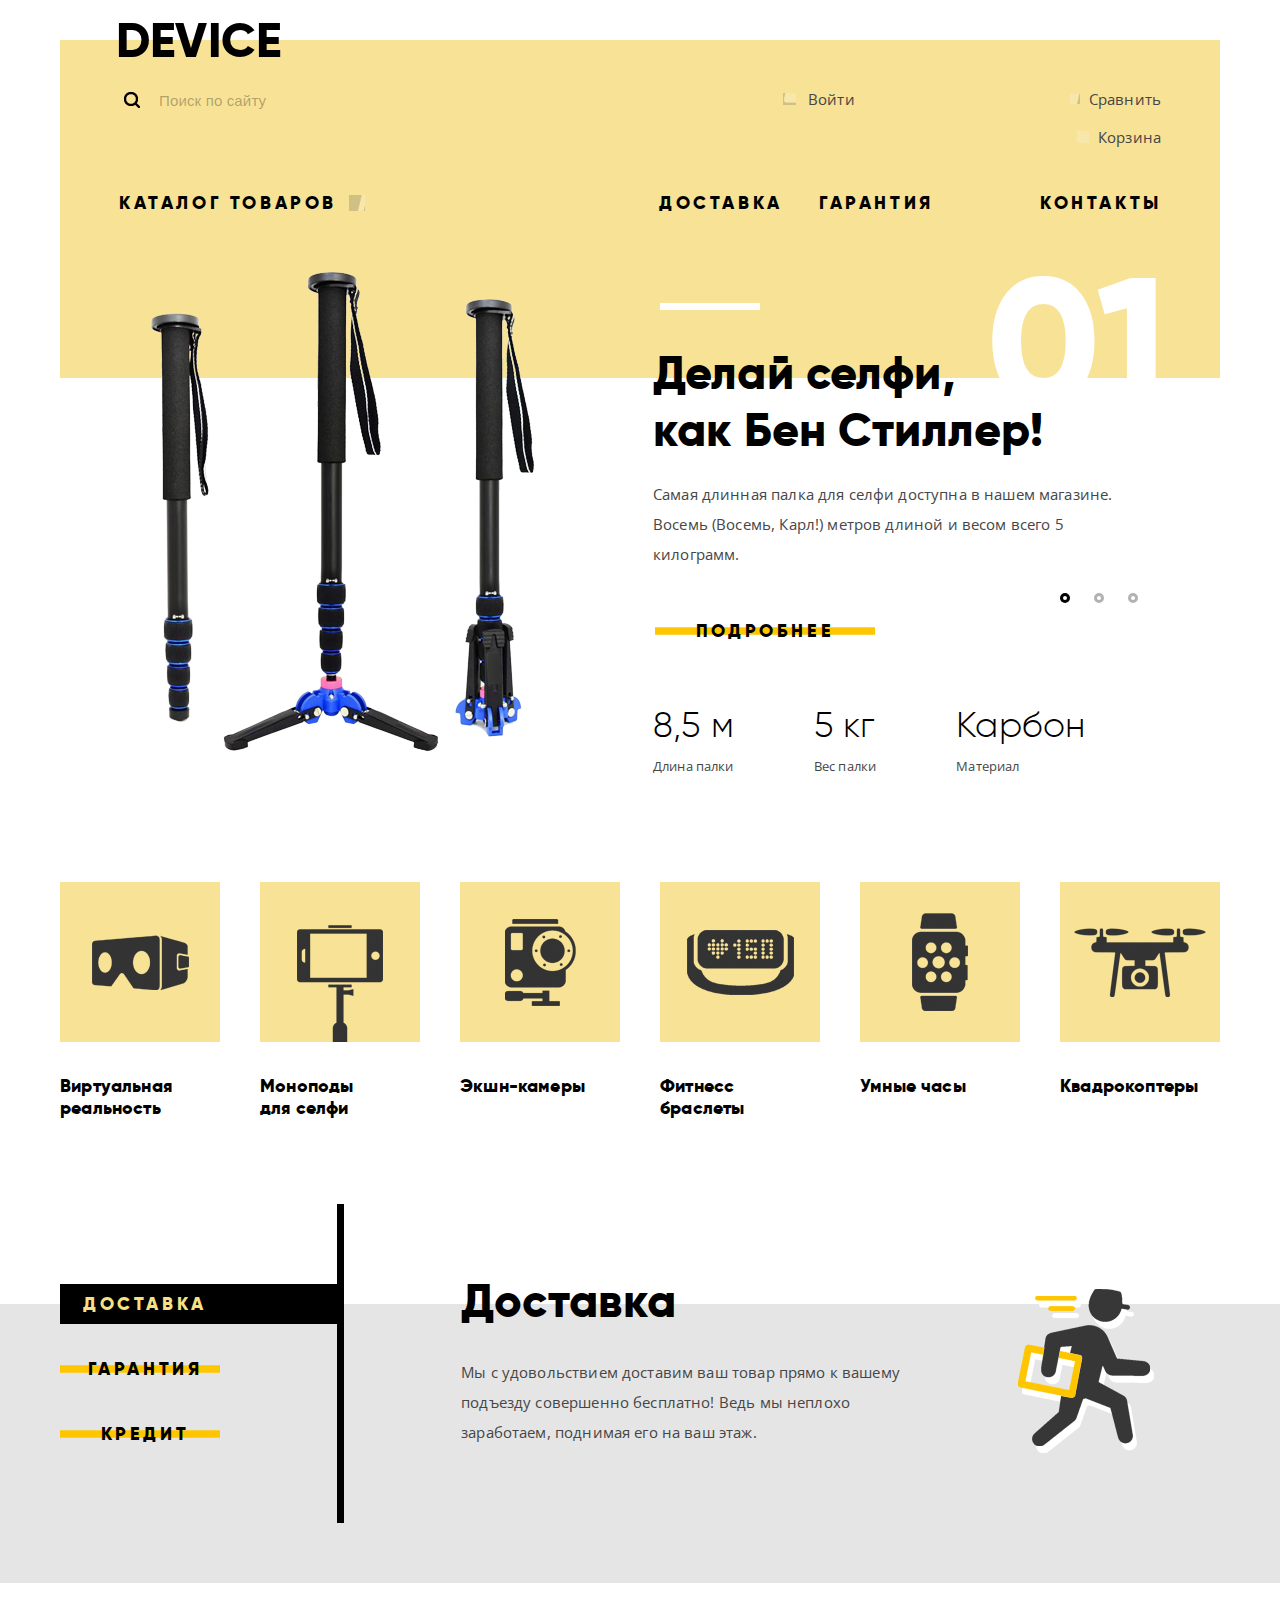
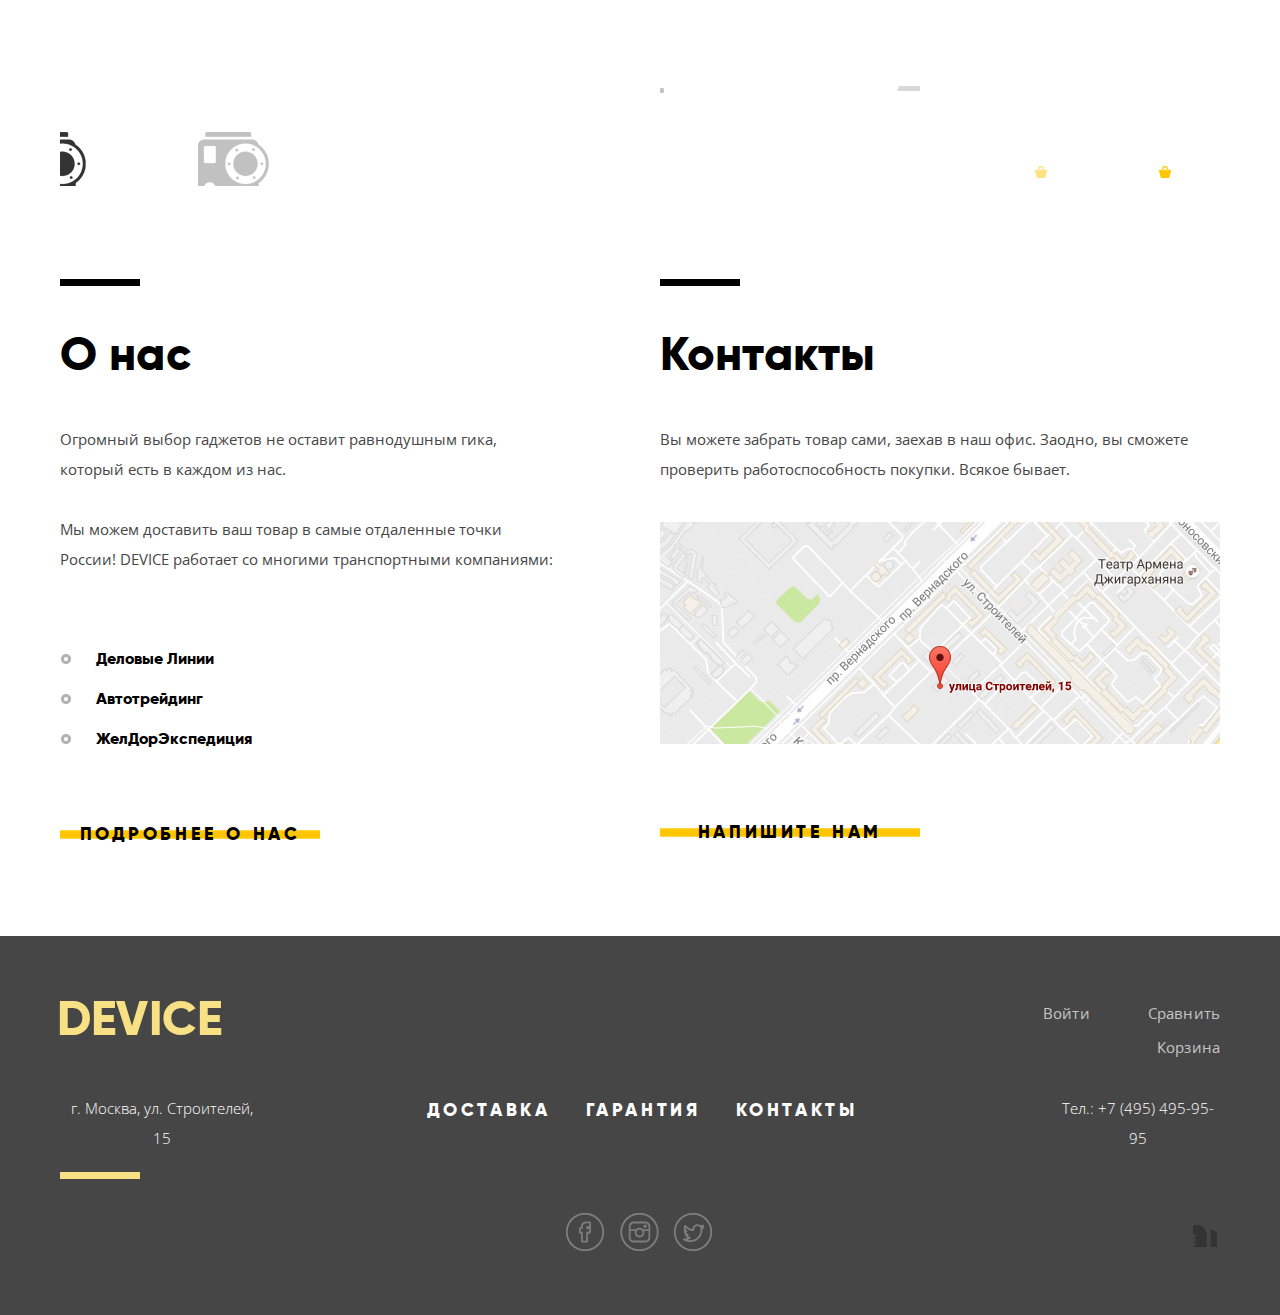
==== commit cb590f31: "убраны пустые элементы из .item-navigation, для body добавлена min-width, Open Sans подключе с гуглф" ====
--- a/index.html
+++ b/index.html
@@ -1,322 +1,267 @@
 <!DOCTYPE html>
 <html lang="ru">
-  <head>
-    <meta charset="utf-8">
-    <title>HTML Academy: Девайс</title>
-    <link href="css/normalize.css" rel="stylesheet">
-    <link href="css/style.css" rel="stylesheet">
-  </head>
-  <body>
-    <header class="main-header">
-      <div class="container">
-        <h1>
+<head>
+  <meta charset="utf-8">
+  <title>HTML Academy: Девайс</title>
+  <link href="css/normalize.min.css" rel="stylesheet">
+  <link href="css/style.css" rel="stylesheet">
+  <link href="https://fonts.googleapis.com/css?family=Open+Sans:300,400&amp;subset=cyrillic" rel="stylesheet">
+</head>
+<body>
+  <header class="main-header">
+    <div class="container">
+      <h1>
           <span class="visually-hidden">Девайс</span>
           <svg class="logo logo-header" xmlns="http://www.w3.org/2000/svg" width="164" height="38" viewBox="0 0 164 36">
             <text transform="translate(-2.32 34.511) scale(1.827 1.814)">DEVICE</text>
           </svg>
         </h1>
-        <div class="header-user clearfix">
-          <form class="site-search" action="#" method="get">
-            <input name="search" type="text" placeholder="Поиск по сайту">
-            <button type="submit">Найти</button>
-          </form>
-          <ul class="user-navigation">
-            <li><a class="header-login" href="#login">Войти</a></li>
-            <li><a class="header-compare" href="#">Сравнить</a></li>
-            <li><a class="header-cart" href="#">Корзина</a></li>
-          </ul>
-        </div>
-        <ul class="site-navigation clearfix">
-          <li class="navigation-links link-catalog">
-            <a>Каталог товаров</a>
-            <div class="catalog-navigation">
-              <ul class="list list-1">
-                <li><a href="#"><span class="capitalize">Виртуальная</span> реальность</a></li>
-                <li><a href="catalog.html"><span class="capitalize">Моноподы</span> для селфи</a></li>
-                <li><a href="#"><span class="capitalize">Экшн</span>-камеры</a></li>
-              </ul>
-              <ul class="list list-2">
-                <li><a href="#"><span class="capitalize">Фитнесс</span>-браслеты</a></li>
-                <li><a href="#"><span class="capitalize">Умные</span> часы</a></li>
-              </ul>
-              <ul class="list list-3">
-                <li><a href="#"><span class="capitalize">Квадрокоптеры</span></a></li>
-              </ul>
+      <div class="header-user clearfix">
+        <form class="site-search" action="#" method="get">
+          <input name="search" type="text" placeholder="Поиск по сайту">
+          <button type="submit">Найти</button>
+        </form>
+        <ul class="user-navigation">
+          <li><a class="header-login" href="#login">Войти</a>
+          </li>
+          <li><a class="header-compare" href="#">Сравнить</a>
+          </li>
+          <li><a class="header-cart" href="#">Корзина</a>
+          </li>
+        </ul>
+      </div>
+      <ul class="site-navigation clearfix">
+        <li class="navigation-links link-catalog">
+          <a>Каталог товаров</a>
+          <div class="catalog-navigation">
+            <ul class="list list-1">
+              <li><a href="#"><span class="capitalize">Виртуальная</span> реальность</a>
+              </li>
+              <li><a href="catalog.html"><span class="capitalize">Моноподы</span> для селфи</a>
+              </li>
+              <li><a href="#"><span class="capitalize">Экшн</span>-камеры</a>
+              </li>
+            </ul>
+            <ul class="list list-2">
+              <li><a href="#"><span class="capitalize">Фитнесс</span>-браслеты</a>
+              </li>
+              <li><a href="#"><span class="capitalize">Умные</span> часы</a>
+              </li>
+            </ul>
+            <ul class="list list-3">
+              <li><a href="#"><span class="capitalize">Квадрокоптеры</span></a>
+              </li>
+            </ul>
+          </div>
+        </li>
+        <li class="navigation-links link-delivery"><a href="#">Доставка</a>
+        </li>
+        <li class="navigation-links link-warranty"><a href="#">Гарантия</a>
+        </li>
+        <li class="navigation-links link-contacts"><a href="#">Контакты</a>
+        </li>
+      </ul>
+    </div>
+  </header>
+  <main class="clearfix">
+    <input type="radio" id="btn-delivery" name="services" checked>
+    <input type="radio" id="btn-warranty" name="services">
+    <input type="radio" id="btn-credit" name="services">
+    <div class="container">
+      <section class="item-slider">
+        <input type="radio" id="btn-monopode" name="item" checked>
+        <label for="btn-monopode">монопод</label>
+        <input type="radio" id="btn-fittracker" name="item">
+        <label for="btn-fittracker">браслет</label>
+        <input type="radio" id="btn-quadrocopter" name="item">
+        <label for="btn-quadrocopter">квадрокоптер</label>
+        <article class="item-slide monopode clearfix" id="slide-monopod">
+          <img src="img/monopode.png" width="384" height="486" alt="Монопод для селфи">
+          <div class="item-slide-right">
+            <div class="item-number">01</div>
+            <h2>Делай селфи, как&nbsp;Бен Стиллер!</h2>
+            <p class="description">Самая длинная палка для селфи доступна в нашем магазине. Восемь (Восемь, Карл!) метров длиной и весом всего 5 килограмм.</p>
+            <a href="#" class="btn">Подробнее</a>
+            <div class="monopode-characteristics characteristics">
+              <div>
+                <b>8,5 м</b>
+                <p>Длина палки</p>
+              </div>
+              <div>
+                <b>5 кг</b>
+                <p>Вес палки</p>
+              </div>
+              <div>
+                <b>Карбон</b>
+                <p>Материал</p>
+              </div>
             </div>
-          </li>
-          <li class="navigation-links link-delivery" ><a href="#">Доставка</a></li>
-          <li class="navigation-links link-warranty"><a href="#">Гарантия</a></li>
-          <li class="navigation-links link-contacts"><a href="#">Контакты</a></li>
+          </div>
+        </article>
+        <article class="item-slide fittracker clearfix" id="slide-fittracker">
+          <img src="img/fittracker.png" width="345" height="485" alt="Фитнес-браслет">
+          <div class="item-slide-right">
+            <div class="item-number">02</div>
+            <h2>Худеем правильно!</h2>
+            <p class="description">Мотивирующие фитнесс-браслеты помогут найти в себе силы не пропускать занятия и соблюдать диету.</p>
+            <a href="#" class="btn">Подробнее</a>
+            <div class="fittracker-characteristics characteristics">
+              <b>48 часов</b>
+              <p>Без подзарядки</p>
+            </div>
+          </div>
+        </article>
+        <article class="item-slide quadrocopter clearfix" id="slide-quadrocopter">
+          <img src="img/quadrocopter.png" width="526" height="334" alt="Квадрокоптер">
+          <div class="item-slide-right">
+            <div class="item-number">03</div>
+            <h2>Порхает как бабочка, жалит как пчела!</h2>
+            <p class="description">Этот обычный, на первый взгляд, квадрокоптер оснащен мощным лазером, замаскированным под стандартную камеру.</p>
+            <a href="#" class="btn">Подробнее</a>
+            <div class="quadrocopter-characteristics characteristics">
+              <div>
+                <b>800 м</b>
+                <p>Дальность полета</p>
+              </div>
+              <div>
+                <b>50 м</b>
+                <p>Радиус поражения</p>
+              </div>
+            </div>
+          </div>
+        </article>
+      </section>
+      <ul class="item-navigation">
+        <li class="items icon-vr">
+          <a href="#">Виртуальная реальность</a>
+        </li>
+        <li class="items icon-monopode">
+          <a href="catalog.html">Моноподы для селфи</a>
+        </li>
+        <li class="items icon-cam">
+          <a href="#">Экшн-камеры</a>
+        </li>
+        <li class="items icon-fittracker" >
+          <a  href="#">Фитнесс браслеты</a>
+        </li>
+        <li class="items icon-watch">
+          <a href="#">Умные часы</a>
+        </li>
+        <li class="items icon-quadrocopter">
+          <a href="#">Квадрокоптеры</a>
+        </li>
+      </ul>
+    </div>
+    <section class="services-slider">
+      <div class="container">
+        <div class="services-slider-controls">
+          <label class="btn" id="label-delivery" for="btn-delivery">Доставка</label>
+          <label class="btn" id="label-warranty" for="btn-warranty">Гарантия</label>
+          <label class="btn" id="label-credit" for="btn-credit">Кредит</label>
+        </div>
+        <div class="services-slide delivery" id="slide-delivery">
+          <h2>Доставка</h2>
+          <p>Мы с удовольствием доставим ваш товар прямо к вашему подъезду совершенно бесплатно! Ведь мы неплохо заработаем, поднимая его на ваш этаж.</p>
+        </div>
+        <div class="services-slide warranty" id="slide-warranty">
+          <h2>Гарантия</h2>
+          <p>Если из-за возгорания купленного у нас товара у вас сгорит дом — не переживайте, мы выдадим вам новый. Товар,&nbsp;не&nbsp;дом, конечно же.</p>
+        </div>
+        <div class="services-slide credit" id="slide-credit">
+          <h2>Кредит</h2>
+          <p>Залезть в долговую яму стало проще! Кредитные консультанты подберут для вас наиболее выгодные условия кредита. Выгодные для нашего банка, разумеется.</p>
+        </div>
+      </div>
+    </section>
+    <div class="container">
+      <section class="partners">
+        <a class="partners-link partners-link-dji" href="#"></a>
+        <a class="partners-link partners-link-spgadgets" href="#"></a>
+        <a class="partners-link partners-link-gopro" href="#"></a>
+        <a class="partners-link partners-link-vive" href="#"></a>
+      </section>
+      <section class="info about">
+        <h2>О нас</h2>
+        <p>Огромный выбор гаджетов не оставит равнодушным гика, который есть в каждом из нас.</p>
+        <p>Мы можем доставить ваш товар в самые отдаленные точки России! DEVICE работает со многими транспортными компаниями:</p>
+        <ul>
+          <li>Деловые Линии</li>
+          <li>Автотрейдинг</li>
+          <li>ЖелДорЭкспедиция</li>
         </ul>
-      </div>
-    </header>
-    <main class="clearfix">
-      <input type="radio" id="btn-delivery" name="services" checked>
-      <input type="radio" id="btn-warranty" name="services">
-      <input type="radio" id="btn-credit" name="services">
-      <div class="container">
-        <section class="item-slider">
-          <input type="radio" id="btn-monopode" name="item" checked>
-          <label for="btn-monopode">монопод</label>
-          <input type="radio" id="btn-fittracker" name="item">
-          <label for="btn-fittracker">браслет</label>
-          <input type="radio" id="btn-quadrocopter" name="item">
-          <label for="btn-quadrocopter">квадрокоптер</label>
-          <article class="item-slide monopode clearfix" id="slide-monopod">
-            <img src="img/monopode.png" width="384" height="486" alt="Монопод для селфи">
-            <div class="item-slide-right">
-              <div class="item-number">01</div>
-              <h2>Делай селфи, как&nbsp;Бен Стиллер!</h2>
-              <p class="description">Самая длинная палка для селфи доступна в нашем магазине. Восемь (Восемь, Карл!) метров длиной и весом всего 5 килограмм.</p>
-              <a href="#" class="btn">Подробнее</a>
-              <div class="monopode-characteristics characteristics">
-                <div>
-                  <b>8,5 м</b>
-                  <p>Длина палки</p>
-                </div>
-                <div>
-                  <b>5 кг</b>
-                  <p>Вес палки</p>
-                </div>
-                <div>
-                  <b>Карбон</b>
-                  <p>Материал</p>
-                </div>
-              </div>
-            </div>
-          </article>
-          <article class="item-slide fittracker clearfix" id="slide-fittracker">
-            <img src="img/fittracker.png" width="345" height="485" alt="Фитнес-браслет">
-            <div class="item-slide-right">
-              <div class="item-number">02</div>
-              <h2>Худеем правильно!</h2>
-              <p class="description">Мотивирующие фитнесс-браслеты помогут найти в себе силы не пропускать занятия и соблюдать диету.</p>
-              <a href="#" class="btn">Подробнее</a>
-              <div class="fittracker-characteristics characteristics">
-                <b>48 часов</b>
-                <p>Без подзарядки</p>
-              </div>
-            </div>
-          </article>
-          <article class="item-slide quadrocopter clearfix" id="slide-quadrocopter">
-            <img src="img/quadrocopter.png" width="526" height="334" alt="Квадрокоптер">
-            <div class="item-slide-right">
-              <div class="item-number">03</div>
-              <h2>Порхает как бабочка, жалит как пчела!</h2>
-              <p class="description">Этот обычный, на первый взгляд, квадрокоптер оснащен мощным лазером, замаскированным под стандартную камеру.</p>
-              <a href="#" class="btn">Подробнее</a>
-              <div class="quadrocopter-characteristics characteristics">
-                <div>
-                  <b>800 м</b>
-                  <p>Дальность полета</p>
-                </div>
-                <div>
-                  <b>50 м</b>
-                  <p>Радиус поражения</p>
-                </div>
-              </div>
-            </div>
-          </article>
-        </section>
-        <ul class="item-navigation">
-          <li class="items">
-            <div class="item icon-vr"></div>
-            <a href="#">Виртуальная реальность</a>
-          </li>
-          <li class="items">
-            <div class="item icon-monopode"></div>
-            <a href="catalog.html">Моноподы для селфи</a>
-          </li>
-          <li class="items">
-            <div class="item icon-cam"></div>
-            <a href="#">Экшн-камеры</a>
-          </li>
-          <li class="items">
-            <div class="item icon-fittracker"></div>
-            <a href="#">Фитнесс браслеты</a>
-          </li>
-          <li class="items">
-            <div class="item icon-watch"></div>
-            <a href="#">Умные часы</a>
-          </li>
-          <li class="items">
-            <div class="item icon-quadrocopter"></div>
-            <a href="#">Квадрокоптеры</a>
-          </li>
-        </ul>
-      </div>
-      <section class="services-slider">
-        <div class="container">
-          <div class="services-slider-controls">
-            <label class="btn" id="label-delivery" for="btn-delivery">Доставка</label>
-            <label class="btn" id="label-warranty" for="btn-warranty">Гарантия</label>
-            <label class="btn" id="label-credit" for="btn-credit">Кредит</label>
-          </div>
-          <div class="services-slide delivery" id="slide-delivery">
-            <h2>Доставка</h2>
-            <p>Мы с удовольствием доставим ваш товар прямо к вашему подъезду совершенно бесплатно! Ведь мы неплохо заработаем, поднимая его на ваш этаж.</p>
-          </div>
-          <div class="services-slide warranty" id="slide-warranty">
-            <h2>Гарантия</h2>
-            <p>Если из-за возгорания купленного у нас товара у вас сгорит дом — не переживайте, мы выдадим вам новый. Товар,&nbsp;не&nbsp;дом, конечно же.</p>
-          </div>
-          <div class="services-slide credit" id="slide-credit">
-            <h2>Кредит</h2>
-            <p>Залезть в долговую яму стало проще! Кредитные консультанты подберут для вас наиболее выгодные условия кредита. Выгодные для нашего банка, разумеется.</p>
-          </div>
-        </div>
-      </section>
-      <div class="container">
-        <section class="partners">
-          <a class="partners-link partners-link-dji" href="#"></a>
-          <a class="partners-link partners-link-spgadgets" href="#"></a>
-          <a class="partners-link partners-link-gopro" href="#"></a>
-          <a class="partners-link partners-link-vive" href="#"></a>
-        </section>
-        <section class="info about">
-          <h2>О нас</h2>
-          <p>Огромный выбор гаджетов не оставит равнодушным гика, который есть в каждом из нас.</p>
-          <p>Мы можем доставить ваш товар в самые отдаленные точки России! DEVICE работает со многими транспортными компаниями:</p>
-          <ul>
-            <li>Деловые Линии</li>
-            <li>Автотрейдинг</li>
-            <li>ЖелДорЭкспедиция</li>
-          </ul>
-          <a class="btn" href="#">Подробнее о нас</a>
-        </section>
-        <section class="info contacts">
-          <h2>Контакты</h2>
-          <p>Вы можете забрать товар сами, заехав в наш офис. Заодно, вы сможете проверить работоспособность покупки. Всякое бывает.</p>
-          <div class="map">
-            <img src="img/map.jpg" width="560" height="222" alt="Карта" />
-          </div>
-          <div class="modal-content-map">
-            <button class="modal-content-close map-close" type="button" title="Закрыть">Закрыть</button>
-          </div>
-          <a class="write-link btn" href="#write">Напишите нам</a>
-        </section>
-      </div>
-    </main>
-    <footer>
-      <div class="container clearfix">
-        <div class="footer-user clearfix">
-          <h1>
+        <a class="btn" href="#">Подробнее о нас</a>
+      </section>
+      <section class="info contacts">
+        <h2>Контакты</h2>
+        <p>Вы можете забрать товар сами, заехав в наш офис. Заодно, вы сможете проверить работоспособность покупки. Всякое бывает.</p>
+        <div class="map">
+          <img src="img/map.jpg" width="560" height="222" alt="Карта" />
+        </div>
+        <div class="modal-content-map">
+          <button class="modal-content-close map-close" type="button" title="Закрыть">Закрыть</button>
+          <iframe src="https://www.google.com/maps/embed?pb=!1m18!1m12!1m3!1d1337.3297862547586!2d37.52931495323521!3d55.6870466686434
+              26!2m3!1f0!2f0!3f0!3m2!1i1024!2i768!4f13.1!3m3!1m2!1s0x46b54cf65f5c8955%3A0x694710ccd55501e!2z0YPQ
+              uy4g0KHRgtGA0L7QuNGC0LXQu9C10LksIDE1LCDQnNC-0YHQutCy0LAsIDExOTMxMQ!5e0!3m2!1sru!2sru!4v1479915740640" frameborder="0" style="border:0" allowfullscreen>
+          </iframe>
+        </div>
+        <a class="write-link btn" href="#write">Напишите нам</a>
+      </section>
+    </div>
+  </main>
+  <footer>
+    <div class="container clearfix">
+      <div class="footer-user clearfix">
+        <h1>
             <span class="visually-hidden">Девайс</span>
             <svg class="logo logo-footer" xmlns="http://www.w3.org/2000/svg" width="164" height="38" viewBox="0 0 164 36">
               <text transform="translate(-2.32 34.511) scale(1.827 1.814)">DEVICE</text>
             </svg>
           </h1>
-          <ul class="footer-user-navigation">
-            <li><a class="footer-login" href="#login">Войти</a></li>
-            <li><a class="footer-compare" href="#">Сравнить</a></li>
-            <li><a class="footer-cart" href="#">Корзина</a></li>
-          </ul>
-        </div>
-        <ul class="footer-site-navigation clearfix">
-          <li class="address">г. Москва, ул. Строителей, 15</li>
-          <li><a href="#">Доставка</a></li>
-          <li><a href="#">Гарантия</a></li>
-          <li><a href="#">Контакты</a></li>
-          <li class="phone">Тел.: +7 (495) 495-95-95</li>
+        <ul class="footer-user-navigation">
+          <li><a class="footer-login" href="#login">Войти</a>
+          </li>
+          <li><a class="footer-compare" href="#">Сравнить</a>
+          </li>
+          <li><a class="footer-cart" href="#">Корзина</a>
+          </li>
         </ul>
-        <section class="footer-social">
-          <a class="social-btn sprite-icon-fb" href="#">Фейсбук</a>
-          <a class="social-btn sprite-icon-insta" href="#">Инстаграм</a>
-          <a class="social-btn sprite-icon-tw" href="#">Твиттер</a>
-        </section>
-        <section class="footer-copyright">
-          <a href="https://htmlacademy.ru">HTML Academy</a>
-        </section>
-      </div>
-    </footer>
-    <div class="modal-content">
-      <button class="modal-content-close write-us-close" type="button" title="Закрыть">Закрыть</button>
-      <form action="#" method="post">
-        <div class="name-block">
-          <label for="name-field">Ваше имя:</label>
-          <input id="name-field" type="text" name="name" placeholder="Представьтесь, пожалуйста">
-        </div>
-        <div class="email-block">
-          <label for="email-field">Ваш e-mail:</label>
-          <input id="email-field" type="text" name="email" placeholder="Для отправки ответа">
-        </div>
-        <label for="letter-field">Текст письма:</label>
-        <textarea id="letter-field" name="letter" rows="8" cols="80" placeholder="В свободной форме"></textarea>
-        <button class="btn" type="submit">Отправить</button>
-      </form>
-    </div>
-    <script>
-// ПЕРЕМЕННЫЕ
-      var WriteUsLink = document.querySelector(".write-link");
-      var WriteUsPopup = document.querySelector(".modal-content");
-      var WriteUsClose = document.querySelector(".write-us-close");
-      var Name = WriteUsPopup.querySelector("[name=name]");
-      var form = WriteUsPopup.querySelector("form");
-      var Email = WriteUsPopup.querySelector("[name=email]");
-      var Letter = WriteUsPopup.querySelector("[name=letter]");
-      var storageName = localStorage.getItem("Name");
-      var storageEmail = localStorage.getItem("Email");
-
-
-        WriteUsLink.addEventListener("click", function(event) {
-        event.preventDefault();
-        WriteUsPopup.classList.add("modal-content-show");
-        if (storageName) {
-          Name.value = storageName;
-          Email.focus();
-        } else {
-        Name.focus();
-        }
-        if (storageEmail) {
-          Email.value = storageEmail;
-          Letter.focus();
-        } else {
-        Email.focus();
-        }
-      });
-
-// ПРОВЕРКА ЗАПОЛНЕНИЯ ПОЛЯ
-
-        form.addEventListener("submit", function(event) {
-          if (!Name.value || !Email.value || !Letter.value) {
-          event.preventDefault();
-          console.log("Нужно ввести данные!");
-        } else {
-          localStorage.setItem("Name", Name.value);
-        }
-          ;})
-
-
-
-// ЗАКРЫТИЕ ФОРМЫ
-
-        WriteUsClose.addEventListener("click", function(event) {
-        event.preventDefault();
-        WriteUsPopup.classList.remove("modal-content-show");
-      });
-
-
-
-// ОТКРЫТИЕ КАРТЫ
-
-      var MapLink = document.querySelector(".map");
-      var MapPopup = document.querySelector(".modal-content-map");
-          MapLink .addEventListener("click", function(event) {
-          event.preventDefault();
-          MapPopup.classList.add("modal-content-show");
-        });
-
-// ЗАКРЫТИЕ КАРТЫ
-
-      var MapClose = document.querySelector(".map-close");
-          MapClose.addEventListener("click", function(event) {
-          event.preventDefault();
-          MapPopup.classList.remove("modal-content-show");
-
-          });
-
-
-
-    </script>
-  </body>
+      </div>
+      <ul class="footer-site-navigation clearfix">
+        <li class="address">г. Москва, ул. Строителей, 15</li>
+        <li><a href="#">Доставка</a>
+        </li>
+        <li><a href="#">Гарантия</a>
+        </li>
+        <li><a href="#">Контакты</a>
+        </li>
+        <li class="phone">Тел.: +7 (495) 495-95-95</li>
+      </ul>
+      <section class="footer-social">
+        <a class="social-btn sprite-icon-fb" href="#">Фейсбук</a>
+        <a class="social-btn sprite-icon-insta" href="#">Инстаграм</a>
+        <a class="social-btn sprite-icon-tw" href="#">Твиттер</a>
+      </section>
+      <section class="footer-copyright">
+        <a href="https://htmlacademy.ru">HTML Academy</a>
+      </section>
+    </div>
+  </footer>
+  <div class="modal-content">
+    <button class="modal-content-close write-us-close" type="button" title="Закрыть">Закрыть</button>
+    <form action="#" method="post">
+      <div class="name-block">
+        <label for="name-field">Ваше имя:</label>
+        <input id="name-field" type="text" name="name" placeholder="Представьтесь, пожалуйста" required>
+      </div>
+      <div class="email-block">
+        <label for="email-field">Ваш e-mail:</label>
+        <input id="email-field" type="text" name="email" placeholder="Для отправки ответа" required>>
+      </div>
+      <label for="letter-field">Текст письма:</label>
+      <textarea id="letter-field" name="letter" rows="8" cols="80" placeholder="В свободной форме"></textarea>
+      <button class="btn" type="submit">Отправить</button>
+    </form>
+  </div>
+  <script src="js/scripts.js"></script>
+</body>
 </html>
--- a/css/style.css
+++ b/css/style.css
@@ -3,10 +3,10 @@
     src: url('../fonts/gilroyextrabold-webfont.eot');
     src: local('gilroy'), local('gilroyextrabold'),
           url('../fonts/gilroyextrabold-webfont.eot?#iefix') format('embedded-opentype'),
-           url('../fonts/gilroyextrabold-webfont.woff2') format('woff2'),
-           url('../fonts/gilroyextrabold-webfont.woff') format('woff'),
-           url('../fonts/gilroyextrabold-webfont.ttf') format('truetype'),
-           url('../fonts/gilroyextrabold-webfont.svg#gilroyextrabold') format('svg');
+          url('../fonts/gilroyextrabold-webfont.woff2') format('woff2'),
+          url('../fonts/gilroyextrabold-webfont.woff') format('woff'),
+          url('../fonts/gilroyextrabold-webfont.ttf') format('truetype'),
+          url('../fonts/gilroyextrabold-webfont.svg#gilroyextrabold') format('svg');
     font-weight: bold;
     font-style: normal;
 }
@@ -16,43 +16,18 @@
     src: url('../fonts/gilroylight-webfont.eot');
     src: local('gilroy'), local('gilroylight'),
           url('../fonts/gilroylight-webfont.eot?#iefix') format('embedded-opentype'),
-           url('../fonts/gilroylight-webfont.woff2') format('woff2'),
-           url('../fonts/gilroylight-webfont.woff') format('woff'),
-           url('../fonts/gilroylight-webfont.ttf') format('truetype'),
-           url('../fonts/gilroylight-webfont.svg#gilroylight') format('svg');
+          url('../fonts/gilroylight-webfont.woff2') format('woff2'),
+          url('../fonts/gilroylight-webfont.woff') format('woff'),
+          url('../fonts/gilroylight-webfont.ttf') format('truetype'),
+          url('../fonts/gilroylight-webfont.svg#gilroylight') format('svg');
     font-weight: normal;
     font-style: normal;
-
-}
-
-@font-face {
-    font-family: 'Open Sans';
-    src: url('../fonts/opensans-light-webfont.eot');
-    src: local('opensans'), local('opensans-light'),
-          url('../fonts/opensans-light-webfont.eot?#iefix') format('embedded-opentype'),
-           url('../fonts/opensans-light-webfont.woff2') format('woff2'),
-           url('../fonts/opensans-light-webfont.woff') format('woff'),
-           url('../fonts/opensans-light-webfont.ttf') format('truetype'),
-           url('../fonts/opensans-light-webfont.svg#open_sanslight') format('svg');
-    font-weight: 100;
-    font-style: normal;
-}
-
-@font-face {
-    font-family: 'Open Sans';
-    src: url('../fonts/opensans-regular-webfont.eot');
-    src: local('opensans'), local('opensans-light'),
-          url('../fonts/opensans-regular-webfont.eot?#iefix') format('embedded-opentype'),
-           url('../fonts/opensans-regular-webfont.woff2') format('woff2'),
-           url('../fonts/opensans-regular-webfont.woff') format('woff'),
-           url('../fonts/opensans-regular-webfont.ttf') format('truetype'),
-           url('../fonts/opensans-regular-webfont.svg#open_sansregular') format('svg');
-    font-weight: normal;
-    font-style: normal;
 }
 
 html,
 body {
+  min-width: 1240px;
+
   font-weight: normal;
   font-size: 14px;
   line-height: 28px;
@@ -293,7 +268,8 @@
   left: 0;
 
   background-image: url("../img/sprite.png");
-  transform: translateY(-50%);
+  -webkit-transform: translateY(-50%);
+          transform: translateY(-50%);
 }
 
 .user-navigation a:hover {
@@ -399,7 +375,8 @@
   height: 16px;
 
   background: url("../img/sprite.png") no-repeat -570px -104px;
-  transform: translateY(-50%);
+  -webkit-transform: translateY(-50%);
+          transform: translateY(-50%);
 }
 
 .link-delivery {
@@ -563,7 +540,7 @@
 
   font-size: 15px;
   line-height: 30px;
-  font-family: "Open Sans";
+  font-family: "Open Sans", "Arial", sans-serif;
   color: #464646;
   letter-spacing: 0.01em;
 }
@@ -652,8 +629,8 @@
 }
 
 .fittracker {
+  margin-right: -4px;
   margin-bottom: 96px;
-  margin-right: -4px;
 }
 
 .fittracker img {
@@ -674,8 +651,8 @@
 }
 
 .quadrocopter {
+  margin-right: -5px;
   margin-bottom: 114px;
-  margin-right: -5px;
 }
 
 .quadrocopter img {
@@ -717,33 +694,23 @@
   letter-spacing: 0;
 }
 
-.item-navigation li {
-  display: inline-block;
+.items {
+  position: relative;
+
+  display: inline-block;
+  width: 160px;
   margin-right: 40px;
+  padding-top: 194px;
 
   vertical-align: top;
 }
 
-.item-navigation li:nth-child(6n) {
+.items:nth-child(6n) {
   margin-right: 0;
 }
 
-.item {
-  position: relative;
-
-  display: inline-block;
-  width: 160px;
-  height: 160px;
-  margin-bottom: 34px;
-
-  vertical-align: top;
-
-  background-color: #f7e296;
-}
-
-.item-navigation a {
+.items a {
   display: block;
-  width: 160px;
 
   font-weight: bold;
   font-size: 18px;
@@ -754,72 +721,94 @@
   letter-spacing: 0.01em;
 }
 
-.item::before {
+.icon-monopode a {
+  width: 100px;
+}
+
+.items::before {
   content: "";
   position: absolute;
-  top: 50%;
-  left: 50%;
-
-  background: #f7e296 url("../img/sprite.png") no-repeat;
-  transform: translateX(-50%) translateY(-50%);
+  top: 0;
+  left: 0;
+
+  width: 160px;
+  height: 160px;
+
+  background-color: #f7e296;
+  background-repeat: no-repeat;
+  background-position: center center;
 }
 
 .icon-vr::before {
-  width: 97px;
-  height: 55px;
-
-  background-position: -442px -428px;
+  background-image: url("../img/nav-vr.png");
 }
 
 .icon-monopode::before {
-  top: 100%;
-
-  width: 86px;
-  height: 117px;
-
-  background-position: -443px -256px;
-  transform: translateX(-50%) translateY(-100%);
-}
-
-.icon-monopode + a {
-  width: 100px;
+  background-image: url("../img/nav-monopode.png");
+  background-position: center bottom;
 }
 
 .icon-cam::before {
-  width: 71px;
-  height: 87px;
-
-  background-position: -10px -10px;
+  background-image: url("../img/nav-cam.png");
 }
 
 .icon-fittracker::before {
-  width: 107px;
-  height: 65px;
-
-  background-position: -440px -10px;
+  background-image: url("../img/nav-fittracker.png");
 }
 
 .icon-watch::before {
-  width: 56px;
-  height: 98px;
-
-  background-position: -559px -428px;
+  background-image: url("../img/nav-watch.png");
 }
 
 .icon-quadrocopter::before {
-  width: 132px;
-  height: 69px;
-
-  background-position: -10px -393px;
-}
-
-.items:hover .item,
-.items:hover .item::before {
+  background-image: url("../img/nav-quadrocopter.png");
+}
+
+.items:hover::before {
   background-color: #f0c52e;
 }
 
-.items:active {
+.items:active a {
   opacity: 0.3;
+}
+
+.items:active::after {
+  content: "";
+  position: absolute;
+  top: 0;
+  left: 0;
+
+  width: 160px;
+  height: 160px;
+
+  background-color: #f0c52e;
+  background-repeat: no-repeat;
+  background-position: center center;
+}
+
+.icon-vr::after {
+  background-image: url("../img/nav-vr-act.png");
+}
+
+.icon-monopode:active::after {
+  background-image: url("../img/nav-monopode-act.png");
+  background-position: center bottom;
+}
+
+.icon-cam::after {
+  background-image: url("../img/nav-cam-act.png");
+}
+
+.icon-fittracker::after {
+  background-image: url("../img/nav-fittracker-act.png");
+}
+
+.icon-watch::after {
+  background-image: url("../img/nav-watch-act.png");
+}
+
+.icon-quadrocopter::after {
+  background-image: url("../img/nav-quadrocopter-act.png");
 }
 
 /*SERVICES-SLIDER*/
@@ -1080,16 +1069,13 @@
   letter-spacing: 0;
 }
 
-
 .contacts .map {
   padding-bottom: 66px;
 }
 
 .modal-content-map {
   position: fixed;
-  top: 50%;
   top: 0;
-  left: 50%;
   left: 50%;
   z-index: 4;
 
@@ -1099,7 +1085,17 @@
 
   background: #ffffff url("../img/map-popup.jpg");
   box-shadow: 0 4px 50px -5px rgba(4, 6, 6, 0.75);
-  transform: translateX(-50%);
+  -webkit-transform: translateX(-50%);
+          transform: translateX(-50%);
+}
+
+.modal-content-show {
+  display: block;
+}
+
+iframe {
+  width: 960px;
+  height: 559px;
 }
 
 /*MODAL-CONTENT*/
@@ -1111,24 +1107,26 @@
   z-index: 4;
 
   display: none;
+  box-sizing: border-box;
   width: 960px;
+  padding-top: 98px;
   padding-left: 100px;
 
   font-size: 0;
 
   background-color: #ffffff;
   box-shadow: 0 4px 50px -5px rgba(4, 6, 6, 0.75);
-  transform: translateX(-50%);
+  -webkit-transform: translateX(-50%);
+          transform: translateX(-50%);
 }
 
 .modal-content-close {
-  position: relative;
+  position: absolute;
+  top: 22px;
+  left: 870px;
 
   width: 55px;
   height: 55px;
-  margin-top: 22px;
-  margin-bottom: 22px;
-  margin-left: 870px;
 
   font-size: 0;
 
@@ -1163,13 +1161,16 @@
 }
 
 .modal-content-close::before {
-  transform: translateX(-50%) rotate(45deg);
+  -webkit-transform: translateX(-50%) rotate(45deg);
+          transform: translateX(-50%) rotate(45deg);
 }
 
 .modal-content-close::after {
   top: 49%;
 
-  transform: translateX(-50%) rotate(-45deg);
+  -webkit-transform: translateX(-50%) rotate(-45deg);
+
+          transform: translateX(-50%) rotate(-45deg);
 }
 
 .name-block,
@@ -1313,9 +1314,46 @@
   border: none;
 }
 
-.modal-content-show {
+.modal-content-appear {
   display: block;
-}
+
+  -webkit-animation-name: move;
+
+          animation-name: move;
+  -webkit-animation-duration: 1s;
+          animation-duration: 1s;
+  -webkit-animation-timing-function: ease-out;
+          animation-timing-function: ease-out;
+
+  -webkit-animation-fill-mode: forwards;
+
+          animation-fill-mode: forwards;
+}
+
+@-webkit-keyframes move {
+  0% {
+    -webkit-transform: translateX(500px);
+            transform: translateX(500px);
+  }
+
+  100% {
+    -webkit-transform: translateX(-480px);
+            transform: translateX(-480px);
+  }
+}
+
+@keyframes move {
+  0% {
+    -webkit-transform: translateX(500px);
+            transform: translateX(500px);
+  }
+
+  100% {
+    -webkit-transform: translateX(-480px);
+            transform: translateX(-480px);
+  }
+}
+
 /*INNER-HEADER*/
 
 .inner-page main {
@@ -1362,7 +1400,8 @@
   border: 2px solid black;
   border-bottom: transparent;
   border-left: transparent;
-  transform: rotate(45deg);
+  -webkit-transform: rotate(45deg);
+          transform: rotate(45deg);
 }
 
 .breadcrumbs li:last-child::after {
@@ -1551,7 +1590,8 @@
   height: 23px;
 
   background-color: #dbdbdb;
-  transform: translateY(-50%);
+  -webkit-transform: translateY(-50%);
+          transform: translateY(-50%);
 }
 
 input[name="color"] + label:hover::before {
@@ -1572,7 +1612,8 @@
   height: 23px;
 
   background: #dbdbdb url("../img/icon-tick.png") no-repeat 50% 50%;
-  transform: translateY(-50%);
+  -webkit-transform: translateY(-50%);
+          transform: translateY(-50%);
 }
 
 input[name="color"] + label:hover::after {
@@ -1593,6 +1634,7 @@
 
 .aside-container a {
   padding: 0 40px;
+  position: relative;
 }
 
 .aside-container a:hover {
@@ -1616,7 +1658,8 @@
 
   border: 2px solid #c6c6c6;
   border-radius: 50%;
-  transform: translateY(-50%);
+  -webkit-transform: translateY(-50%);
+          transform: translateY(-50%);
 }
 
 input[name="bluetooth"] + label:hover::before {
@@ -1641,7 +1684,8 @@
   background: url("../img/icon-radio.png") no-repeat 50% 50%;
   border: 2px solid #c6c6c6;
   border-radius: 50%;
-  transform: translateY(-50%);
+  -webkit-transform: translateY(-50%);
+          transform: translateY(-50%);
 }
 
 input[name="bluetooth"]:checked + label:hover::after {
@@ -1661,6 +1705,8 @@
   padding-top: 21px;
   padding-bottom: 19px;
   padding-left: 72px;
+
+  font-size: 0;
 
   background-color: #ebebeb;
 }
@@ -1684,6 +1730,7 @@
   list-style: none;
   font-size: 0;
   vertical-align: middle;
+  font-size: 0;
 }
 
 .sorting-category li {
@@ -2062,7 +2109,8 @@
   left: 0;
 
   background-image: url("../img/sprite.png");
-  transform: translateY(-50%);
+  -webkit-transform: translateY(-50%);
+          transform: translateY(-50%);
 }
 
 .footer-login {
@@ -2160,11 +2208,11 @@
   float: left;
   width: 203px;
   margin-top: -3px;
-  font-family: "Open Sans", "Arial", sans-serif;
+
+  font-weight: 100;
   font-size: 15px;
   line-height: 30px;
-
-  font-weight: 100;
+  font-family: "Open Sans", "Arial", sans-serif;
   letter-spacing: 0;
 }
 
@@ -2173,9 +2221,34 @@
   width: 164px;
   margin-top: -3px;
 
+  font-weight: 100;
+  font-size: 15px;
+  line-height: 30px;
+  font-family: "Open Sans", "Arial", sans-serif;
+  letter-spacing: normal;
+}
+
+
+/*.address {
+  float: left;
+  width: 203px;
+  margin-top: -3px;
+
+  font-weight: lighter;
+  font-size: 15px;
+  line-height: 30px;
+  font-family: "Open Sans", "Arial", sans-serif;
+  letter-spacing: 0;
+}
+
+.phone {
+  float: right;
+  width: 164px;
+  margin-top: -3px;
+  font-family: "Open Sans", "Arial", sans-serif;
   font-weight: lighter;
   letter-spacing: normal;
-}
+}*/
 
 .footer-social {
   float: left;
@@ -2240,215 +2313,257 @@
   width: 71px;
   height: 87px;
 
-  background-position: -10px -10px;
+  background-position: -56px -56px;
+}
+
+.sprite-icon-cam-hvr {
+  width: 71px;
+  height: 87px;
+
+  background-position: -239px -56px;
 }
 
 .sprite-icon-dji {
   width: 260px;
   height: 100px;
 
-  background-position: -101px -10px;
+  background-position: -422px -56px;
 }
 
 .sprite-icon-dji-hvr {
   width: 260px;
   height: 100px;
 
-  background-position: -10px -130px;
+  background-position: -794px -56px;
 }
 
 .sprite-icon-fb {
   width: 39px;
   height: 38px;
 
-  background-position: -381px -10px;
+  background-position: -56px -268px;
 }
 
 .sprite-icon-fittracker {
   width: 107px;
   height: 65px;
 
-  background-position: -440px -10px;
+  background-position: -207px -268px;
+}
+
+.sprite-icon-fittracker-hvr {
+  width: 107px;
+  height: 65px;
+
+  background-position: -426px -268px;
 }
 
 .sprite-icon-footer-cart {
   width: 12px;
   height: 12px;
 
-  background-position: -567px -10px;
+  background-position: -645px -268px;
 }
 
 .sprite-icon-footer-cart-hvr {
   width: 12px;
   height: 12px;
 
-  background-position: -567px -42px;
+  background-position: -769px -268px;
 }
 
 .sprite-icon-footer-compare {
   width: 10px;
   height: 10px;
 
-  background-position: -381px -74px;
+  background-position: -893px -268px;
 }
 
 .sprite-icon-footer-compare-hvr {
   width: 10px;
   height: 10px;
 
-  background-position: -567px -74px;
+  background-position: -1015px -268px;
 }
 
 .sprite-icon-footer-user {
   width: 13px;
   height: 12px;
 
-  background-position: -381px -104px;
+  background-position: -893px -390px;
 }
 
 .sprite-icon-footer-user-hvr {
   width: 13px;
   height: 12px;
 
-  background-position: -414px -104px;
+  background-position: -1018px -390px;
 }
 
 .sprite-icon-gopro {
   width: 260px;
   height: 100px;
 
-  background-position: -290px -136px;
+  background-position: -56px -514px;
 }
 
 .sprite-icon-gopro-hvr {
   width: 260px;
   height: 100px;
 
-  background-position: -10px -256px;
+  background-position: -428px -514px;
 }
 
 .sprite-icon-header-cart {
   width: 12px;
   height: 12px;
 
-  background-position: -447px -104px;
+  background-position: -800px -514px;
 }
 
 .sprite-icon-header-compare {
   width: 10px;
   height: 10px;
 
-  background-position: -479px -104px;
+  background-position: -924px -514px;
 }
 
 .sprite-icon-header-user {
   width: 13px;
   height: 12px;
 
-  background-position: -509px -104px;
+  background-position: -1046px -514px;
 }
 
 .sprite-icon-htmlacademy {
   width: 27px;
   height: 34px;
 
-  background-position: -290px -256px;
+  background-position: -800px -638px;
 }
 
 .sprite-icon-htmlacademy-hvr {
   width: 27px;
   height: 34px;
 
-  background-position: -337px -256px;
+  background-position: -939px -638px;
 }
 
 .sprite-icon-insta {
   width: 39px;
   height: 38px;
 
-  background-position: -384px -256px;
+  background-position: -1078px -638px;
 }
 
 .sprite-icon-monopode {
   width: 86px;
   height: 117px;
 
-  background-position: -443px -256px;
+  background-position: -56px -784px;
+}
+
+.sprite-icon-monopode-hvr {
+  width: 86px;
+  height: 117px;
+
+  background-position: -254px -784px;
 }
 
 .sprite-icon-plus {
   width: 16px;
   height: 16px;
 
-  background-position: -570px -104px;
+  background-position: -452px -788px;
 }
 
 .sprite-icon-quadrocopter {
   width: 132px;
   height: 69px;
 
-  background-position: -10px -393px;
+  background-position: -580px -784px;
+}
+
+.sprite-icon-quadrocopter-hvr {
+  width: 132px;
+  height: 69px;
+
+  background-position: -824px -784px;
 }
 
 .sprite-icon-radio {
   width: 9px;
   height: 9px;
 
-  background-position: -411px -74px;
+  background-position: -1068px -788px;
 }
 
 .sprite-icon-spgadgets {
   width: 260px;
   height: 100px;
 
-  background-position: -162px -393px;
+  background-position: -452px -965px;
 }
 
 .sprite-icon-spgadgets-hvr {
   width: 260px;
   height: 100px;
 
-  background-position: -606px -10px;
+  background-position: -824px -965px;
 }
 
 .sprite-icon-tick {
   width: 12px;
   height: 7px;
 
-  background-position: -606px -130px;
+  background-position: -1166px -56px;
 }
 
 .sprite-icon-tw {
   width: 38px;
   height: 38px;
 
-  background-position: -638px -130px;
+  background-position: -1166px -175px;
 }
 
 .sprite-icon-vive {
   width: 260px;
   height: 100px;
 
-  background-position: -570px -188px;
+  background-position: -1316px -56px;
 }
 
 .sprite-icon-vive-hvr {
   width: 260px;
   height: 100px;
 
-  background-position: -549px -308px;
+  background-position: -1316px -268px;
 }
 
 .sprite-icon-vr {
   width: 97px;
   height: 55px;
 
-  background-position: -442px -428px;
+  background-position: -1229px -480px;
+}
+
+.sprite-icon-vr-hover {
+  width: 97px;
+  height: 55px;
+
+  background-position: -1438px -480px;
 }
 
 .sprite-icon-watch {
   width: 56px;
   height: 98px;
 
-  background-position: -559px -428px;
-}
+  background-position: -1229px -647px;
+}
+
+.sprite-icon-watch-hvr {
+  width: 56px;
+  height: 98px;
+
+  background-position: -1397px -647px;
+}
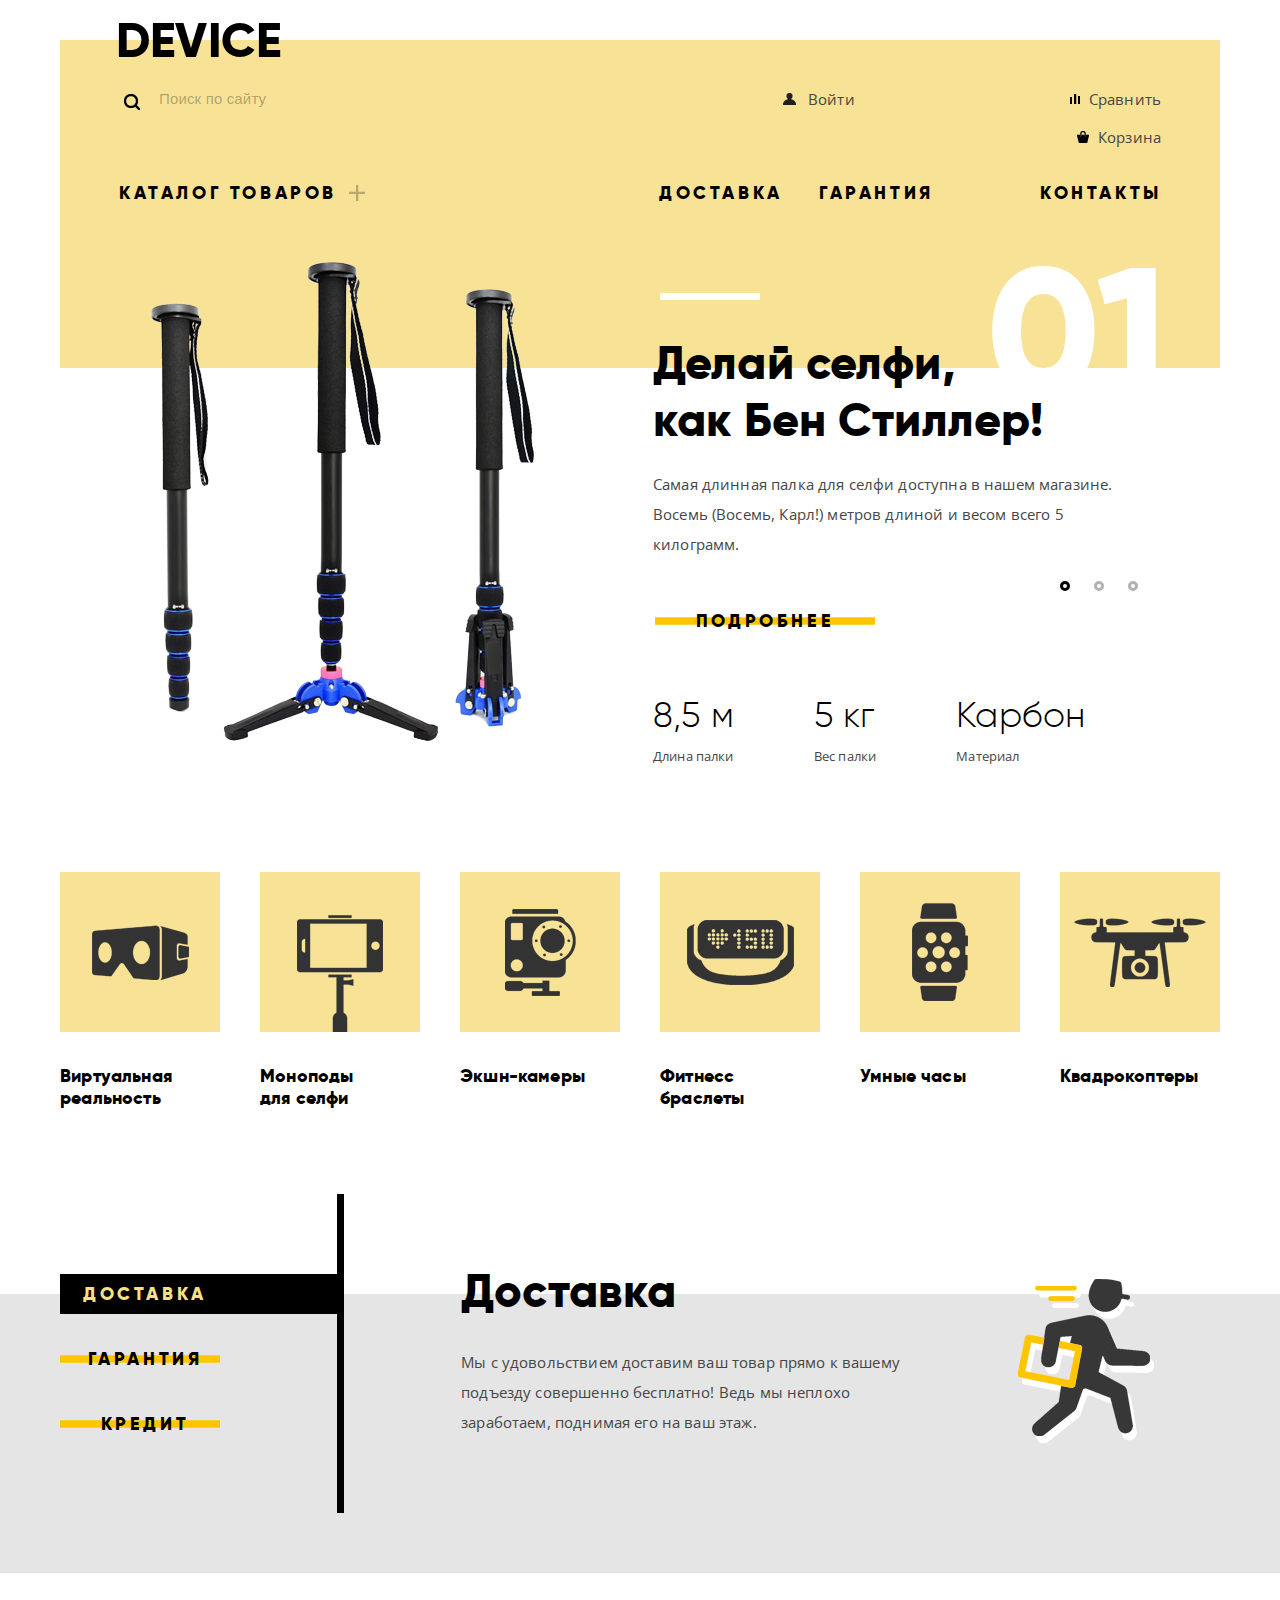
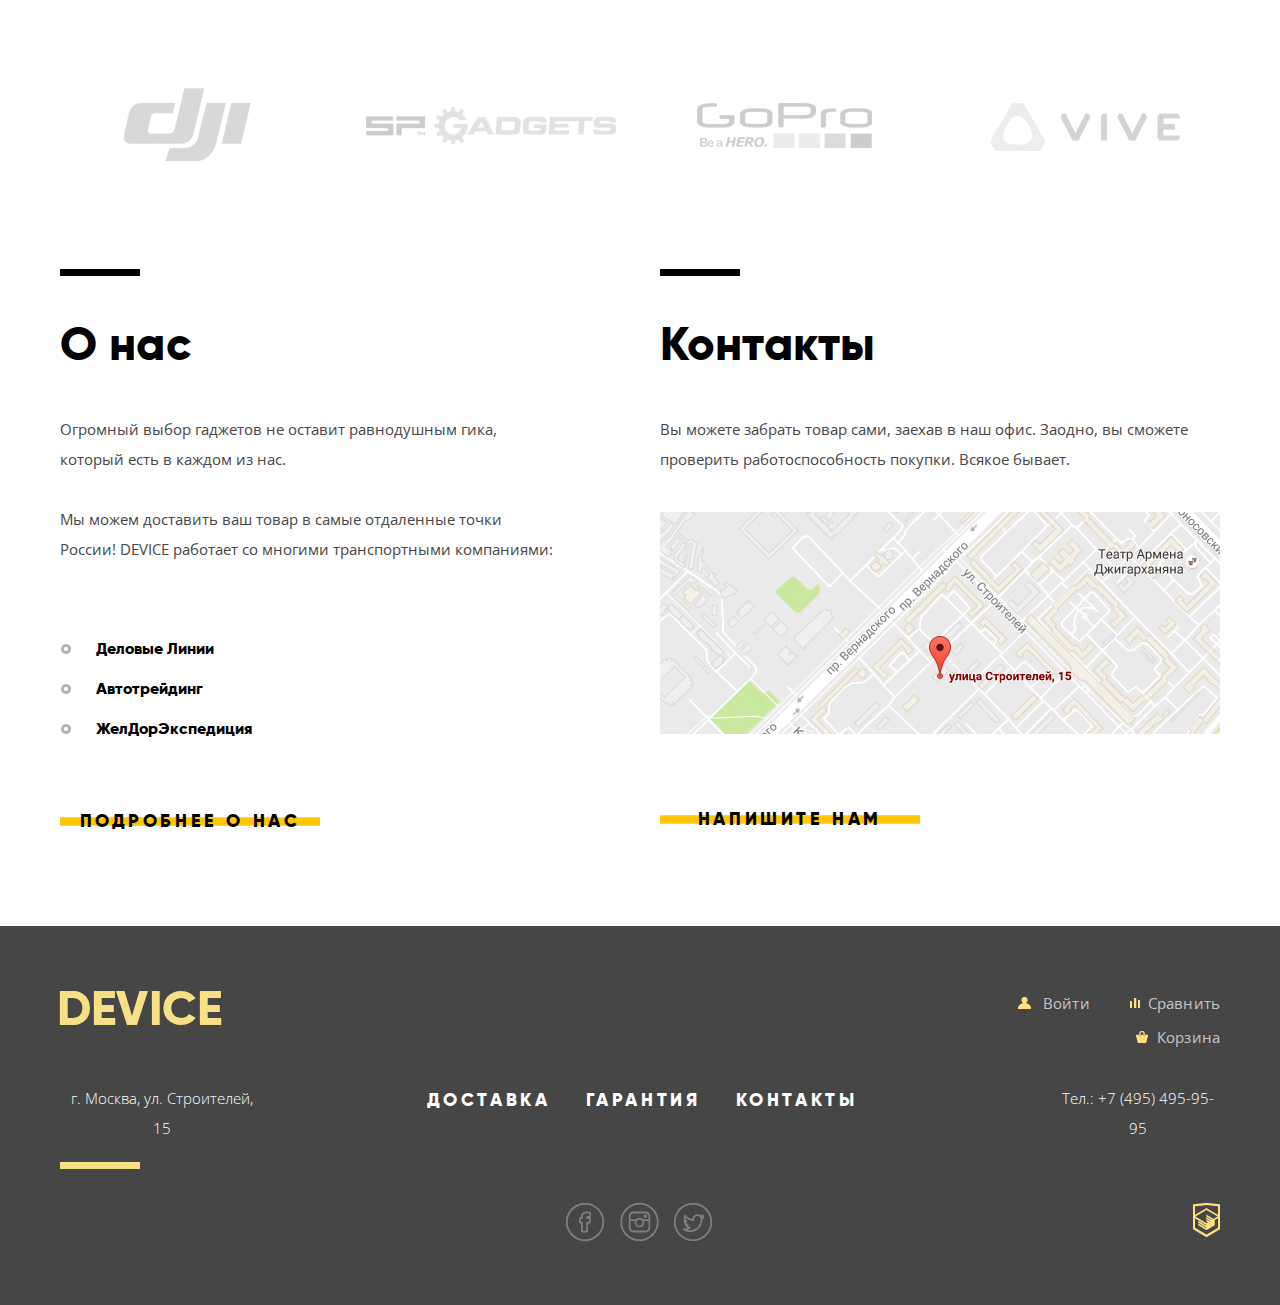
==== commit 2af16b3e: "сжаты css и js" ====
--- a/index.html
+++ b/index.html
@@ -4,7 +4,7 @@
   <meta charset="utf-8">
   <title>HTML Academy: Девайс</title>
   <link href="css/normalize.min.css" rel="stylesheet">
-  <link href="css/style.css" rel="stylesheet">
+  <link href="css/style.min.css" rel="stylesheet">
   <link href="https://fonts.googleapis.com/css?family=Open+Sans:300,400&amp;subset=cyrillic" rel="stylesheet">
 </head>
 <body>
@@ -81,7 +81,7 @@
             <div class="item-number">01</div>
             <h2>Делай селфи, как&nbsp;Бен Стиллер!</h2>
             <p class="description">Самая длинная палка для селфи доступна в нашем магазине. Восемь (Восемь, Карл!) метров длиной и весом всего 5 килограмм.</p>
-            <a href="#" class="btn">Подробнее</a>
+            <a class="btn" href="#">Подробнее</a>
             <div class="monopode-characteristics characteristics">
               <div>
                 <b>8,5 м</b>
@@ -141,8 +141,8 @@
         <li class="items icon-cam">
           <a href="#">Экшн-камеры</a>
         </li>
-        <li class="items icon-fittracker" >
-          <a  href="#">Фитнесс браслеты</a>
+        <li class="items icon-fittracker">
+          <a href="#">Фитнесс браслеты</a>
         </li>
         <li class="items icon-watch">
           <a href="#">Умные часы</a>
@@ -262,6 +262,6 @@
       <button class="btn" type="submit">Отправить</button>
     </form>
   </div>
-  <script src="js/scripts.js"></script>
+  <script src="js/scripts.min.js"></script>
 </body>
 </html>
--- a/css/style.min.css
+++ b/css/style.min.css
@@ -0,0 +1 @@
+@font-face{font-family:gilroy;src:url(../fonts/gilroyextrabold-webfont.eot);src:local('gilroy'),local('gilroyextrabold'),url(../fonts/gilroyextrabold-webfont.eot?#iefix) format('embedded-opentype'),url(../fonts/gilroyextrabold-webfont.woff2) format('woff2'),url(../fonts/gilroyextrabold-webfont.woff) format('woff'),url(../fonts/gilroyextrabold-webfont.ttf) format('truetype'),url(../fonts/gilroyextrabold-webfont.svg#gilroyextrabold) format('svg');font-weight:700;font-style:normal}@font-face{font-family:gilroy;src:url(../fonts/gilroylight-webfont.eot);src:local('gilroy'),local('gilroylight'),url(../fonts/gilroylight-webfont.eot?#iefix) format('embedded-opentype'),url(../fonts/gilroylight-webfont.woff2) format('woff2'),url(../fonts/gilroylight-webfont.woff) format('woff'),url(../fonts/gilroylight-webfont.ttf) format('truetype'),url(../fonts/gilroylight-webfont.svg#gilroylight) format('svg');font-weight:400;font-style:normal}body,html{min-width:1240px;font-weight:400;font-size:14px;line-height:28px;font-family:"Open Sans",Arial,sans-serif;color:#464646;letter-spacing:.01em}img{max-width:100%;height:auto}.container{width:1160px;margin:0 auto}.clearfix::after{content:"";display:table;clear:both}.capitalize{font-size:15px;line-height:36px;text-transform:capitalize;letter-spacing:.01em}.btn,.navigation-links>a{font-weight:700;font-family:Gilroy,Arial,sans-serif;text-transform:uppercase}.btn{position:relative;font-size:18px;line-height:21.6px;text-align:center;color:#000;letter-spacing:.2em;background:url(../img/btn-background.png) center no-repeat;background-size:auto 8px}.btn:hover{background-color:#f0c52e;background-image:none}.btn:active{color:rgba(0,0,0,.3)}.main-header .container{position:relative;box-sizing:border-box;margin-top:40px;margin-bottom:10px;padding:41px 59px 160px;background-color:#f7e296}.inner>.container{margin-bottom:33px;padding-bottom:47px}.main-header h1{position:absolute;top:-38px;left:51px}.link-catalog>a::after,.user-navigation a::before{top:50%;content:""}.visually-hidden{display:inline-block;vertical-align:top;text-indent:-9999px}.logo{font-weight:700;font-size:26.46px;font-family:Gilroy,Arial,sans-serif}.logo-header{fill:#000}a .logo-header:hover{fill:#464646}a .logo-header:active{fill:#666}.header-user{margin-bottom:22px}.site-search{float:left;margin-left:5px}input[name=search]{height:49px;margin-top:-8px;padding-bottom:8px;padding-left:35px;font-size:15px;color:#000;letter-spacing:.01em;background:url(../img/search.png) left no-repeat;border:none}input[name=search]:-moz-placeholder{color:rgba(0,0,0,.3)}input[name=search]::-webkit-input-placeholder{color:rgba(0,0,0,.3)}input[name=search]:-ms-input-placeholder{color:rgba(0,0,0,.3)}input[name=search]:hover:-moz-placeholder{color:rgba(0,0,0,.6)}input[name=search]::placeholder{color:rgba(0,0,0,.3)}input[name=search]:hover::-webkit-input-placeholder{color:rgba(0,0,0,.6)}input[name=search]:hover:-ms-input-placeholder{color:rgba(0,0,0,.6)}input[name=search]:hover::placeholder{color:rgba(0,0,0,.6)}input[name=search]:focus{outline:0}.site-search button{position:relative;display:none;width:85px;height:49px;margin-left:110px;font-size:15px;line-height:36px;letter-spacing:.01em;background-color:transparent;border:2px solid #000;border-bottom:transparent}input[name=search]+button::after{content:"";position:absolute;right:0;bottom:0;display:none;width:404px;height:2px;background-color:#000}.user-navigation li,input[name=search]:focus+button,input[name=search]:focus+button::after{display:inline-block;vertical-align:top}input[name=search]+button:hover{color:#fff;background-color:#000;border:none}input[name=search]+button:active{display:inline-block;vertical-align:top;color:rgba(255,255,255,.3);background-color:#000;border:none;outline:0}.user-navigation{float:right;width:501px;margin:0;padding:0;list-style:none;font-size:0;text-align:right}.header-login,.profile-link{padding-left:25px}.inner-page .user-navigation{width:510px}.user-navigation li{margin-top:4px}.user-navigation a{position:relative;font-size:15px}.user-navigation a::before{position:absolute;left:0;background-image:url(../img/sprite.png);-webkit-transform:translateY(-50%);transform:translateY(-50%)}.user-navigation a:hover{opacity:.6}.user-navigation a:active{opacity:.3}.header-login{margin-right:215px}.user-navigation button{vertical-align:text-top}.header-login::before,.profile-link::before{width:13px;height:12px;background-position:-411px -42px}.header-compare{padding-left:19px}.header-compare::before{width:10px;height:10px;background-position:-381px -42px}.header-cart{margin-left:40px;padding-left:21px}.header-cart::before{width:12px;height:12px;background-position:-349px -42px}.site-navigation{margin:0;padding:0;list-style:none}.navigation-links>a{font-size:18px;color:#000;letter-spacing:.2em;white-space:nowrap}.site-navigation a:hover{opacity:.6}.items:active a,.site-navigation a:active{opacity:.3}.link-catalog{position:relative;z-index:3;float:left;margin-right:294px;text-align:left}.link-catalog>a{position:relative;padding-right:28px}.link-catalog>a::after{position:absolute;right:0;width:16px;height:16px;background:url(../img/sprite.png) -349px -96px no-repeat;-webkit-transform:translateY(-50%);transform:translateY(-50%)}.link-delivery{float:left;width:125px;margin-right:35px}.link-warranty{float:left;width:115px}.link-contacts{float:right;width:123px;margin-right:-2px}.catalog-navigation{position:absolute;top:22px;left:-59px;z-index:3;display:none;box-sizing:border-box;width:1160px;padding-top:25px;padding-bottom:28px;padding-left:60px;font-size:0;text-align:left;background-color:#f7e296}.catalog-navigation ul{display:inline-block;margin:0;padding:0;list-style:none;vertical-align:top}.list-1{width:240px}.list-2{width:200px}.list li{padding:0}.catalog-navigation a{font-weight:400;font-size:15px;line-height:36px;text-align:left;text-transform:lowercase;letter-spacing:.01em}.item-number,h2{font-weight:700;font-family:Gilroy,Arial,sans-serif}.catalog-navigation:hover,.link-catalog:hover .catalog-navigation{display:block}.item-slide,input[name=item],main input[name=services]{display:none}.profile-link+button{margin-right:58px;margin-left:12px;font-size:15px;line-height:15px;vertical-align:baseline;color:rgba(0,0,0,.3);background-color:transparent;border:none;cursor:pointer}.item-slider{position:relative;margin-top:-162px}.item-slider::before{content:"";position:absolute;top:77px;left:600px;width:100px;height:7px;background-color:#fff}#btn-fittracker:checked~#slide-fittracker,#btn-monopode:checked~#slide-monopod,#btn-quadrocopter:checked~#slide-quadrocopter{display:block}.item-slide-right{float:right;width:519px;margin-right:48px}.about,.item-slider img{float:left}h2{font-size:47px;line-height:56.4px;color:#000}.item-slide h2{margin-top:-87px;margin-bottom:20px}.item-number{font-size:179.2px;line-height:179.2px;color:#fff}.description{width:500px;margin:0 0 42px;font-size:15px;line-height:30px;font-family:"Open Sans",Arial,sans-serif;color:#464646;letter-spacing:.01em}.item-slider a{display:block;width:220px;margin-bottom:53px;margin-left:-1px;line-height:40px}.characteristics b,.characteristics div,.items{display:inline-block;vertical-align:top}input[name=item]+label{position:relative;top:365px;left:1000px;display:inline-block;box-sizing:border-box;width:10px;height:10px;margin-right:20px;font-size:0;vertical-align:top;border:3px solid #000;border-radius:50%}input[name=item]:not(:checked)+label:hover{border-color:rgba(0,0,0,.4)}input[name=item]:not(:checked)+label{border-color:rgba(0,0,0,.3)}.characteristics{font-size:0}.characteristics div{margin-right:80px;text-align:left}.characteristics b{padding-bottom:9px;font-weight:lighter;font-size:36px;line-height:43.2px;font-family:Gilroy,Arial,sans-serif;color:#000}.characteristics p{margin:0;font-size:13px;line-height:20px;font-family:"Open Sans",Arial,sans-serif;color:#464646}.monopode{padding-bottom:106px}.monopode img{margin-top:14px;margin-left:90px}.monopode .item-number{padding-left:334px}.monopode h2{width:398px}.monopode a{margin-left:2px}.fittracker{margin-right:-4px;margin-bottom:96px}.fittracker img{margin-top:24px;margin-left:115px}.fittracker h2{width:300px}.fittracker .item-number{padding-left:310px}.fittracker .description{width:465px}.fittracker a{margin-left:-1px}.quadrocopter{margin-right:-5px;margin-bottom:114px}.quadrocopter img{margin-top:78px;margin-left:30px}.quadrocopter .item-slide-right{margin-right:50px}.quadrocopter h2{width:510px}.quadrocopter .description{width:475px}.quadrocopter-characteristics div{margin-right:43px}.quadrocopter .item-number{width:515px;text-align:right}.items a,.services-slide p{text-align:left;letter-spacing:.01em}.item-navigation{margin:0 0 185px;padding:0;list-style:none;font-size:0;letter-spacing:0}.items{position:relative;width:160px;margin-right:40px;padding-top:194px}.items:nth-child(6n){margin-right:0}.items a{display:block;font-weight:700;font-size:18px;line-height:21.6px;font-family:Gilroy,Arial,sans-serif;color:#000}.icon-monopode a{width:100px}.items::before,.items:active::after{position:absolute;top:0;left:0;width:160px;height:160px;background-repeat:no-repeat;content:""}.items::before{background-color:#f7e296;background-position:center center}.items:active::after,.items:hover::before{background-color:#f0c52e}.icon-vr::before{background-image:url(../img/nav-vr.png)}.icon-monopode::before{background-image:url(../img/nav-monopode.png);background-position:center bottom}.icon-cam::before{background-image:url(../img/nav-cam.png)}.icon-fittracker::before{background-image:url(../img/nav-fittracker.png)}.icon-watch::before{background-image:url(../img/nav-watch.png)}.icon-quadrocopter::before{background-image:url(../img/nav-quadrocopter.png)}.items:active::after{background-position:center center}.icon-vr::after{background-image:url(../img/nav-vr-act.png)}.icon-monopode:active::after{background-image:url(../img/nav-monopode-act.png);background-position:center bottom}.icon-cam::after{background-image:url(../img/nav-cam-act.png)}.icon-fittracker::after{background-image:url(../img/nav-fittracker-act.png)}.icon-watch::after{background-image:url(../img/nav-watch-act.png)}.icon-quadrocopter::after{background-image:url(../img/nav-quadrocopter-act.png)}.services-slider{margin-bottom:103px;font-size:0;background-color:#e5e5e5}#btn-credit:checked~.services-slider #slide-credit,#btn-delivery:checked~.services-slider #slide-delivery,#btn-warranty:checked~.services-slider #slide-warranty{display:inline-block;vertical-align:top}.services-slide{display:none;box-sizing:border-box;margin-top:-100px;margin-bottom:60px;padding-top:70px;padding-bottom:76px;padding-left:117px;background-repeat:no-repeat;border-left:7px solid #000}.services-slide h2{margin:0 0 27px;font-size:47px;line-height:56px;letter-spacing:.01em}.services-slide p{width:450px;margin:0;font-size:15px;line-height:30px}.delivery{width:817px;background-image:url(../img/delivery.png);background-position:right 85px}.credit,.warranty{background-position:right 60px}.warranty{width:836px;background-image:url(../img/warranty.png)}.credit{width:812px;background-image:url(../img/credit.png)}.services-slider-controls{display:inline-block;margin-top:-100px;padding-top:80px;padding-bottom:82px;vertical-align:top}.services-slider-controls label{display:block;box-sizing:border-box;width:277px;margin-bottom:25px;padding-right:107px;line-height:40px;letter-spacing:.2em;background-position:left;background-size:160px 8px}.info a,.partners-link{display:inline-block;vertical-align:top}.about ul,.contacts p,.info p,.partners{letter-spacing:0}.services-slider-controls label:last-of-type{margin-bottom:0}.services-slider-controls label:hover{background:url(../img/services-controls-hover.png) left no-repeat;background-color:none}.services-slider-controls label:active{color:rgba(0,0,0,1)}#btn-credit:checked~.services-slider #label-credit,#btn-delivery:checked~.services-slider #label-delivery,#btn-warranty:checked~.services-slider #label-warranty{color:#f7e184;background:#000}.about li,.modal-content label{font-weight:700;font-family:Gilroy,Arial,sans-serif;color:#000}.partners{margin-bottom:93px;font-size:0}.partners-link{width:260px;height:100px;margin-right:40px;background:url(../img/sprite.png) no-repeat}.partners a:nth-child(4n){margin-right:0}.partners-link-dji{background-position:-10px -10px}.partners-link-dji:hover{background-position:-10px -130px}.partners-link-spgadgets{background-position:-539px -10px}.partners-link-spgadgets:hover{background-position:-385px -130px}.partners-link-gopro{background-position:-10px -250px}.partners-link-gopro:hover{background-position:-10px -370px}.partners-link-vive{background-position:-290px -250px}.partners-link-vive:hover{background-position:-290px -370px}.info{width:50%}.info h2{position:relative;margin:0 0 40px;padding-top:48px}.info h2::before{content:"";position:absolute;top:0;width:80px;height:7px;background-color:#000}.modal-content,.modal-content-map{position:fixed;top:0;left:50%;z-index:4;box-shadow:0 4px 50px -5px rgba(4,6,6,.75)}.modal-content-map,iframe{height:559px;width:960px}.info p{margin:0 0 30px;font-size:15px;line-height:30px}.info a{width:260px;background-size:260px}.about{width:580px}.about p{width:495px}.about ul{margin:0 0 62px 18px;padding:35px 0 0;list-style-type:none;list-style-image:url(../img/list-marker.png)}.about li{padding-left:18px;font-size:16px;line-height:40px}.contacts{float:right;box-sizing:border-box;width:580px;padding-left:20px}.contacts p{width:540px;margin-bottom:38px;font-size:15px;line-height:30px}.contacts .map{padding-bottom:66px}.modal-content-map{display:none;background:url(../img/map-popup.jpg) #fff;-webkit-transform:translateX(-50%);transform:translateX(-50%)}.modal-content-show{display:block}.modal-content{display:none;box-sizing:border-box;width:960px;padding-top:98px;padding-left:100px;font-size:0;background-color:#fff;border:3px solid transparent;-webkit-transform:translateX(-50%);transform:translateX(-50%)}.modal-content-close{position:absolute;top:22px;left:870px;width:55px;height:55px;font-size:0;background-color:#f7e296;border:none;border-radius:50%;outline:0;cursor:pointer;opacity:.5}.modal-content-close:hover{opacity:1}.footer-user-navigation a:active,.modal-content-close:active::after,.modal-content-close:active::before,a .logo-footer:active{opacity:.3}.modal-content-close::after,.modal-content-close::before{content:"";position:absolute;top:50%;left:50%;width:32px;height:2px;background-color:#fff}.modal-content-close::before{-webkit-transform:translateX(-50%) rotate(45deg);transform:translateX(-50%) rotate(45deg)}.modal-content-close::after{top:49%;-webkit-transform:translateX(-50%) rotate(-45deg);transform:translateX(-50%) rotate(-45deg)}.email-block,.name-block{display:inline-block;margin-bottom:37px;vertical-align:top}.email-block{margin-left:40px}.modal-content label{display:block;margin-bottom:13px;font-size:18px;line-height:18px}.modal-content input{display:inline-block;box-sizing:border-box;width:360px;height:50px;padding-left:20px;font-size:14px;vertical-align:top;color:rgba(70,70,70,1);background-color:rgba(242,242,242,.5);border:none;border:3px solid transparent}.modal-content input:hover{background-color:rgba(234,234,234,.8)}.modal-content input:focus{background-color:#fff;border:3px solid rgba(203,203,203,.5);outline:0}input[name=name]:-moz-placeholder{font-size:14px;line-height:18px;font-family:"Open Sans",Arial,sans-serif;color:rgba(70,70,70,.4)}input[name=name]::-webkit-input-placeholder{font-size:14px;line-height:18px;font-family:"Open Sans",Arial,sans-serif;color:rgba(70,70,70,.4)}input[name=name]:-ms-input-placeholder{font-size:14px;line-height:18px;font-family:"Open Sans",Arial,sans-serif;color:rgba(70,70,70,.4)}input[name=name]::placeholder{font-size:14px;line-height:18px;font-family:"Open Sans",Arial,sans-serif;color:rgba(70,70,70,.4)}input[name=email]:-moz-placeholder{font-size:14px;line-height:18px;font-family:"Open Sans",Arial,sans-serif;color:rgba(70,70,70,.4)}input[name=email]::-webkit-input-placeholder{font-size:14px;line-height:18px;font-family:"Open Sans",Arial,sans-serif;color:rgba(70,70,70,.4)}input[name=email]:-ms-input-placeholder{font-size:14px;line-height:18px;font-family:"Open Sans",Arial,sans-serif;color:rgba(70,70,70,.4)}input[name=email]::placeholder{font-size:14px;line-height:18px;font-family:"Open Sans",Arial,sans-serif;color:rgba(70,70,70,.4)}.modal-content textarea{width:760px;height:156px;margin-bottom:53px;padding-left:20px;font-size:14px;color:rgba(70,70,70,1);background-color:rgba(242,242,242,.5);border:3px solid transparent}textarea:-moz-placeholder{font-size:14px;line-height:18px;font-family:"Open Sans",Arial,sans-serif;color:rgba(70,70,70,.4)}textarea::-webkit-input-placeholder{font-size:14px;line-height:18px;font-family:"Open Sans",Arial,sans-serif;color:rgba(70,70,70,.4)}textarea:-ms-input-placeholder{font-size:14px;line-height:18px;font-family:"Open Sans",Arial,sans-serif;color:rgba(70,70,70,.4)}textarea::placeholder{font-size:14px;line-height:18px;font-family:"Open Sans",Arial,sans-serif;color:rgba(70,70,70,.4)}textarea:focus{background-color:#fff;border:3px solid rgba(203,203,203,.5);outline:0}textarea+button{display:block;width:200px;margin-bottom:92px;border:none}.modal-content-appear{display:block;-webkit-animation-name:move;animation-name:move;-webkit-animation-duration:1s;animation-duration:1s;-webkit-animation-timing-function:ease-out;animation-timing-function:ease-out;-webkit-animation-fill-mode:forwards;animation-fill-mode:forwards}@-webkit-keyframes move{0%{-webkit-transform:translateX(500px);transform:translateX(500px)}100%{-webkit-transform:translateX(-480px);transform:translateX(-480px)}}@keyframes move{0%{-webkit-transform:translateX(500px);transform:translateX(500px)}100%{-webkit-transform:translateX(-480px);transform:translateX(-480px)}}.inner-page main{overflow:hidden}.inner-header .container{box-sizing:border-box;padding-left:60px}.inner-header h2{margin:0 0 15px;letter-spacing:.01em}.breadcrumbs{margin:0 0 37px;padding:0;list-style:none;font-size:0}.breadcrumbs li{display:inline-block;vertical-align:top}.breadcrumbs li::after{content:"";display:inline-block;width:3.5px;height:3.5px;margin-right:17px;margin-bottom:3px;margin-left:10px;vertical-align:baseline;border:2px solid #000;border-bottom:transparent;border-left:transparent;-webkit-transform:rotate(45deg);transform:rotate(45deg)}.aside-container input,.breadcrumbs li:last-child::after{display:none}.breadcrumbs a{font-size:14px;line-height:36px;color:rgba(0,0,0,.3);letter-spacing:.01em}.search-title,.sorting span{text-transform:uppercase;letter-spacing:.2em}.breadcrumbs a:hover{color:rgba(0,0,0,.6)}.breadcrumbs a.active,.breadcrumbs a:active{color:rgba(0,0,0,.1)}.search-title,form .title{font-weight:700;font-family:Gilroy,Arial,sans-serif;color:#000}aside{float:left;width:calc(50% - 252px);margin-bottom:-32767px;padding-bottom:32767px;background-color:#eee}.search-title{margin-bottom:68px;padding-top:26px;padding-bottom:28px;padding-left:calc(100% - 268px);font-size:16px;line-height:19.2px;background-color:#dcdcdc}.aside-container{margin-left:calc(100% - 268px);padding-right:68px}form .title{margin:0 0 30px;font-size:18px;line-height:21.6px}.price-control input,.price-control label{font-weight:lighter;font-size:14px;line-height:23px;color:rgba(0,0,0,.2);font-family:Gilroy,Arial,sans-serif}.range-filter{min-height:88px;padding-top:12px;border-top:2px solid #000}.range-filter .title{margin-bottom:36px}.range-controls{position:relative}.range-controls .scale{height:2px;background:#dbdbdb}.range-controls .bar{width:110px;height:2px;background:#91c92f}.range-controls .toggle{position:absolute;top:-6px;box-sizing:border-box;width:14px;height:14px;background-color:#eee;border-width:2px;border-style:solid;border-color:#000;border-radius:50%;cursor:pointer}.toggle-min{left:0}.toggle-max{left:110px}.price-control label{display:inline-block;margin-top:9px;margin-bottom:33px;margin-left:89px;vertical-align:top}.price-control input{display:inline;width:80px;background-color:transparent;border:none}.bluetooth-search,.color-search{padding-top:12px;border-top:2px solid #000}p.title{margin:0 0 18px}.color-search{padding-bottom:33px}input[name=color]+label,input[name=bluetooth]+label{position:relative;display:block;margin:0;padding-left:40px;line-height:40px;color:#000;cursor:pointer}.sorting-arrow::before,.sorting-arrows,.sorting-category li{display:inline-block;vertical-align:top}input[name=color]+label::before{content:"";position:absolute;top:50%;left:0;width:23px;height:23px;background-color:#dbdbdb;-webkit-transform:translateY(-50%);transform:translateY(-50%)}input[name=color]+label:hover::after,input[name=color]+label:hover::before{background-color:#cecece}input[name=color]:active+label::before{background:url(../img/icon-tick.png) 50% 50% no-repeat #c4c4c4}input[name=color]:checked+label::after{content:"";position:absolute;top:50%;left:0;width:23px;height:23px;background:url(../img/icon-tick.png) 50% 50% no-repeat #dbdbdb;-webkit-transform:translateY(-50%);transform:translateY(-50%)}input[name=color]+label:active::after{background-color:#c4c4c4;background-image:none}.bluetooth-search{margin-bottom:38px}.aside-container a{position:relative;padding:0 40px}input[name=bluetooth]+label::before,input[name=bluetooth]:checked+label::after{position:absolute;top:50%;box-sizing:border-box;width:23px;height:23px;-webkit-transform:translateY(-50%);content:"";left:0}.aside-container a:hover{background:url(../img/btn-background.png) center no-repeat}.aside-container a:active{color:rgba(0,0,0,1)}input[name=bluetooth]+label::before{border:2px solid #c6c6c6;border-radius:50%;transform:translateY(-50%)}input[name=bluetooth]+label:hover::before{border-color:#bcbcbc}input[name=bluetooth]:active+label::before{background:url(../img/icon-radio.png) 50% 50% no-repeat;border:2px solid #acacac}input[name=bluetooth]:checked+label::after{background:url(../img/icon-radio.png) 50% 50% no-repeat;border:2px solid #c6c6c6;border-radius:50%;transform:translateY(-50%)}input[name=bluetooth]:checked+label:hover::after{border:2px solid #bcbcbc}.result{float:left;width:calc(252px + 50%);margin-bottom:74px}.sorting{margin-bottom:17px;padding-top:17px;padding-bottom:15px;padding-left:72px;font-size:0;background-color:#ebebeb}.sorting span{font-weight:700;font-size:16px;line-height:19.2px;font-family:Gilroy,Arial,sans-serif;vertical-align:middle;color:#000}.item-card h3,.price{font-family:Gilroy,Arial,sans-serif;letter-spacing:.01em}.sorting-category{display:inline-block;margin:0 0 0 52px;padding:0;list-style:none;font-size:0;vertical-align:middle}.sorting-category li{margin-right:28px}.sorting-category a{font-size:14px;color:rgba(0,0,0,.3)}.sorting-category a:hover{color:rgba(0,0,0,.6)}.sorting-category a.active,.sorting-category a:active{color:#000}.sorting-arrows{margin-top:13px;margin-left:160px;font-size:0}.sorting-arrow{margin-left:25px;font-size:0}.sorting-arrow::before{content:"";border:9px solid rgba(0,0,0,.2);border-right-color:transparent;border-left-color:transparent}.sorting-arrow.top::before{border-top-width:0}.sorting-arrow.down::before{border-bottom-width:0}.sorting-arrow.top:hover::before{border-bottom-color:rgba(0,0,0,.4)}.sorting-arrow.top.active::before,.sorting-arrow.top:active::before{border-bottom-color:#000}.sorting-arrow.down:hover::before{border-top-color:rgba(0,0,0,.4)}.sorting-arrow.down.active::before,.sorting-arrow.down:active::before{border-top-color:#000}.action-cart,.action-compare{background-color:transparent;border:none}.result-container{width:765px;padding-left:72px}.item-card{position:relative;float:left;width:360px;margin-top:50px}.item-card:nth-of-type(2n){margin-left:40px}.item-card h3{float:left;width:255px;margin:24px 0 0;font-weight:700;font-size:18px;line-height:21.6px;color:#000}.monopode-pro h3{width:190px}.monopode-unsink h3{width:260px}.price{float:right;margin-top:24px;font-size:16px;line-height:19px}.paginator-guides.previous,footer h1{float:left}.item-card:hover img{opacity:.7}.action{position:absolute;top:0;left:0;display:none;width:360px;height:379px}.item-card:hover .action{display:block}.action button{display:block;margin-right:auto;margin-left:auto}.action-cart{height:40px;margin-top:170px;margin-bottom:7px;padding:0 38px;letter-spacing:.2em}.action-compare{font-size:13px;line-height:36px;font-family:"Open Sans",Arial,sans-serif;color:rgba(0,0,0,.5);letter-spacing:.01em}.footer-site-navigation a,.paginator a{font-weight:700;font-family:Gilroy,Arial,sans-serif;text-transform:uppercase;letter-spacing:.2em}.action-compare:hover{color:rgba(0,0,0,1)}.action-compare:active{color:rgba(0,0,0,.2)}.paginator{width:760px;margin-top:40px;padding:0;list-style:none;font-size:0;text-align:center;background-color:#ebebeb}.paginator-number{display:inline-block;margin-left:25px;vertical-align:top}.paginator li:nth-child(2){margin-left:0}.paginator a{font-size:16px;color:#000}.paginator-number a{line-height:70px;color:rgba(0,0,0,.3)}.paginator-number a:hover{color:rgba(0,0,0,.6)}.paginator-number a.active,.paginator-number a:active{color:#000}.paginator-guides.next{float:right}.paginator-guides{width:126px}.paginator-guides a{line-height:70px;vertical-align:middle}.paginator-guides:hover{background-color:rgba(0,0,0,.08)}.paginator-guides a:active{color:rgba(0,0,0,.3)}.new::after{content:"NEW";position:absolute;top:30px;right:27px;display:inline-block;width:56px;height:34px;padding-top:20px;font-weight:700;font-size:14px;line-height:16.8px;font-family:Gilroy,Arial,sans-serif;vertical-align:middle;text-align:center;color:rgba(0,0,0,.2);border:2px solid rgba(0,0,0,.2);border-radius:30px}.inner-page footer{margin-top:0}footer{margin-top:87px;padding-top:63px;padding-bottom:64px;color:#fff;background-color:#464646}footer .container{position:relative}footer .container::before{content:"";position:absolute;top:173px;width:80px;height:7px;background-color:#f7e184}footer h1{margin:0 0 0 -8px}.logo-footer{fill:#f7e184}a .logo-footer:hover{fill:#f0c52e}.footer-user.clearfix{margin-bottom:29px}.footer-user-navigation{float:right;width:325px;margin:0;padding:0;list-style:none;font-size:0;text-align:right}.footer-user-navigation li{display:inline-block;margin-left:40px;vertical-align:top}.footer-user-navigation li:first-of-type{margin-left:0}.footer-user-navigation a{position:relative;font-size:15px;color:rgba(255,255,255,.7)}.footer-user-navigation a:hover{color:rgba(255,255,255,1)}.footer-user-navigation a::before{content:"";position:absolute;top:50%;left:0;background-image:url(../img/sprite.png);-webkit-transform:translateY(-50%);transform:translateY(-50%)}.footer-login{padding-left:25px}.footer-login::before{width:13px;height:12px;background-position:-473px -10px}.footer-login:hover::before{width:13px;height:12px;background-position:-506px -10px}.footer-compare{padding-left:18px}.footer-compare::before{width:10px;height:10px;background-position:-413px -10px}.footer-compare:hover::before{width:10px;height:10px;background-position:-443px -10px}.footer-cart{padding-left:21px}.footer-cart::before{width:12px;height:12px;background-position:-349px -10px}.footer-cart:hover::before{width:12px;height:12px;background-position:-381px -10px}.footer-site-navigation{margin:0 0 60px;padding:0;list-style:none;font-size:0;text-align:center}.footer-site-navigation li{display:inline-block;font-size:15px;vertical-align:top}.footer-site-navigation a{margin-right:35px;font-size:18px;line-height:21.6px;vertical-align:text-top}.address,.phone{margin-top:-3px;font-weight:100;font-size:15px;line-height:30px;font-family:"Open Sans",Arial,sans-serif}.footer-copyright a,.social-btn{display:inline-block;vertical-align:top;background-image:url(../img/sprite.png);background-repeat:no-repeat}.footer-site-navigation a:hover{color:rgba(255,255,255,.6)}.footer-site-navigation a:active{color:rgba(255,255,255,.3)}.address{float:left;width:203px;letter-spacing:0}.phone{float:right;width:164px;letter-spacing:normal}.footer-social{float:left;margin-left:506px;font-size:0}.social-btn{width:39px;height:38px;margin-right:15px;opacity:.3}.social-btn:hover{opacity:1}.social-btn:active{opacity:.1}.footer-copyright{float:right;font-size:0}.footer-copyright a{width:27px;height:34px;background-position:-444px -42px}.footer-copyright a:hover{background-position:-491px -42px}.footer-copyright a:active{opacity:.3}.sprite{display:block;background-image:url(../img/sprite.png);background-repeat:no-repeat}.sprite-icon-dji{width:260px;height:100px;background-position:-10px -10px}.sprite-icon-dji-hvr{width:260px;height:100px;background-position:-10px -130px}.sprite-icon-fb{width:39px;height:38px;background-position:-290px -10px}.sprite-icon-footer-cart{width:12px;height:12px;background-position:-349px -10px}.sprite-icon-footer-cart-hvr{width:12px;height:12px;background-position:-381px -10px}.sprite-icon-footer-compare{width:10px;height:10px;background-position:-413px -10px}.sprite-icon-footer-compare-hvr{width:10px;height:10px;background-position:-443px -10px}.sprite-icon-footer-user{width:13px;height:12px;background-position:-473px -10px}.sprite-icon-footer-user-hvr{width:13px;height:12px;background-position:-506px -10px}.sprite-icon-gopro{width:260px;height:100px;background-position:-10px -250px}.sprite-icon-gopro-hvr{width:260px;height:100px;background-position:-10px -370px}.sprite-icon-header-cart{width:12px;height:12px;background-position:-349px -42px}.sprite-icon-header-compare{width:10px;height:10px;background-position:-381px -42px}.sprite-icon-header-user{width:13px;height:12px;background-position:-411px -42px}.sprite-icon-htmlacademy{width:27px;height:34px;background-position:-444px -42px}.sprite-icon-htmlacademy-hvr{width:27px;height:34px;background-position:-491px -42px}.sprite-icon-insta{width:39px;height:38px;background-position:-290px -96px}.sprite-icon-plus{width:16px;height:16px;background-position:-349px -96px}.sprite-icon-radio{width:9px;height:9px;background-position:-385px -96px}.sprite-icon-spgadgets{width:260px;height:100px;background-position:-539px -10px}.sprite-icon-spgadgets-hvr{width:260px;height:100px;background-position:-385px -130px}.sprite-icon-tick{width:12px;height:7px;background-position:-665px -130px}.sprite-icon-tw{width:38px;height:38px;background-position:-697px -130px}.sprite-icon-vive{width:260px;height:100px;background-position:-290px -250px}.sprite-icon-vive-hvr{width:260px;height:100px;background-position:-290px -370px}
